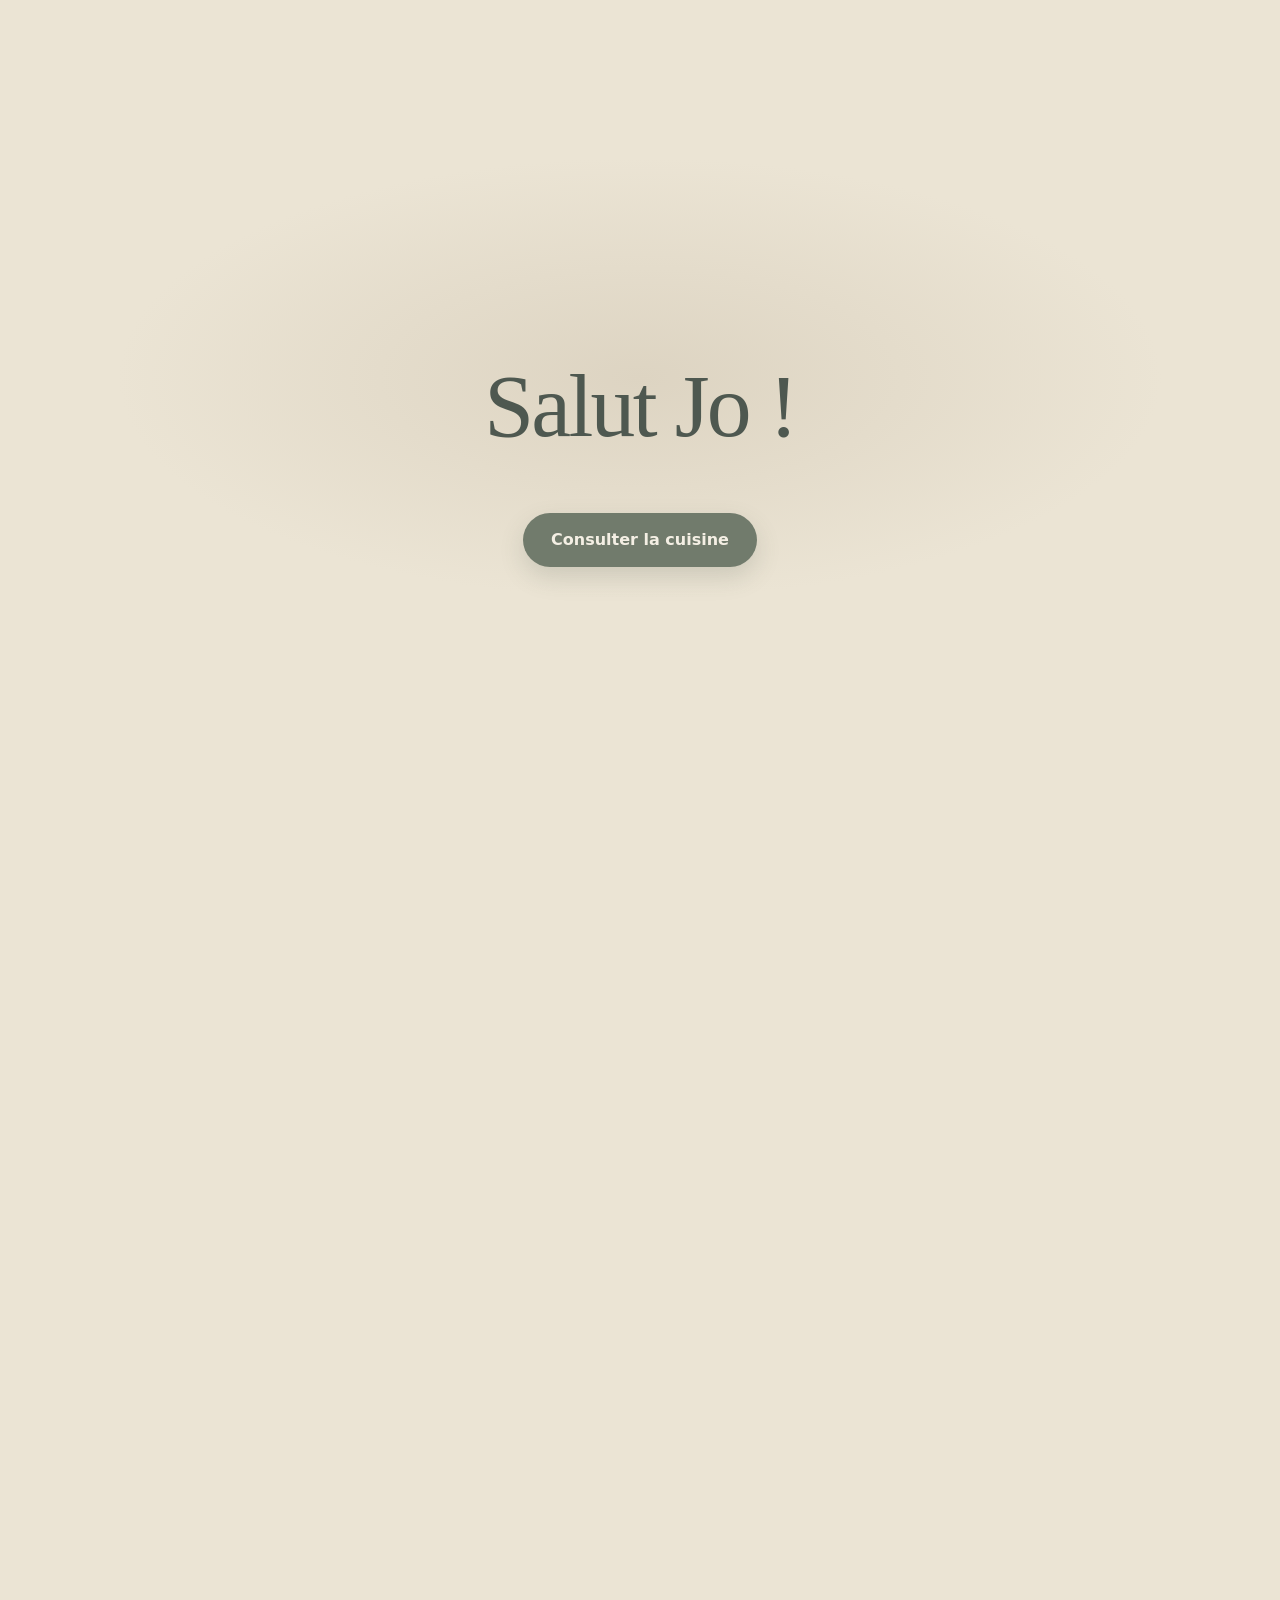
==== index.html @ 863726eb "update favicon color" ====
<!doctype html>
<html lang="fr">

<head>
    <meta charset="utf-8">
    <meta name="viewport" content="width=device-width, initial-scale=1">
    <meta name="description" content="Cuisine : plan EGGER H3157 ST12 Chêne Vicenza, meubles U604 ST9 Vert eucalyptus, documents techniques des appareils, et achats encore en cours (évier, robinet, hotte).">
    <meta name="theme-color" content="#717b6c">
    <meta name="color-scheme" content="light">
    <title>Documents techniques cuisine</title>
    <link rel="icon" href="data:image/svg+xml,%3Csvg xmlns='http://www.w3.org/2000/svg' viewBox='0 0 32 32'%3E%3Crect width='32' height='32' rx='8' fill='%23737e73'/%3E%3Cpath fill='%23cfaf85' d='M8 10h16v3H8zm0 6h16v10H8z'/%3E%3C/svg%3E">
    <link href="style.css" rel="stylesheet">
    <script>
        /* ------------------------------------------------------------------
           INTRO « Salut Jo ! »
           true  = afficher l’écran d’accueil
           false = ouvrir directement la page cuisine
           ------------------------------------------------------------------ */
        window.KITCHEN_SHOW_INTRO = true;
        if (!window.KITCHEN_SHOW_INTRO) {
            document.documentElement.classList.add("skip-intro");
        }
    </script>
</head>

<body class="is-intro">
    <noscript>
        <style>
            .intro { display: none !important; }
            body.is-intro { overflow: auto; padding: 0 20px 48px; }
            .site-stage { visibility: visible; }
        </style>
    </noscript>
    <a class="skip-link" href="#contenu">Aller au contenu</a>

    <div class="intro" id="intro">
        <p class="intro-hello">Salut Jo&nbsp;!</p>
        <a class="intro-enter" id="intro-enter" href="#site-stage">
            Consulter la cuisine
        </a>
    </div>
    <script>
        (function () {
            if (!window.KITCHEN_SHOW_INTRO) {
                document.body.classList.remove("is-intro");
                document.body.classList.add("is-ready");
                document.getElementById("intro").hidden = true;
                return;
            }
            function openKitchen(event) {
                if (event) event.preventDefault();
                var intro = document.getElementById("intro");
                document.body.classList.remove("is-intro");
                document.body.classList.add("is-ready", "is-leaving-intro");
                window.scrollTo(0, 0);
                window.setTimeout(function () {
                    intro.classList.add("is-done");
                    intro.hidden = true;
                    document.body.classList.remove("is-leaving-intro");
                }, 450);
            }
            document.getElementById("intro-enter").addEventListener("click", openKitchen);
            document.querySelector(".skip-link").addEventListener("click", openKitchen);
        }());
    </script>

    <div class="site-stage" id="site-stage">

    <header class="site-header">
        <div class="header-inner">
            <div class="brand">
                <span class="brand-mark" aria-hidden="true">
                    <svg viewBox="0 0 32 32" width="28" height="28">
                        <rect width="32" height="32" rx="8" fill="currentColor" opacity=".12"/>
                        <path fill="currentColor" d="M9 9h14v3.2H9zm0 5.4h14V23H9z"/>
                    </svg>
                </span>
                <div>
                    <h1>Documents techniques</h1>
                </div>
            </div>
            <p class="header-meta">
                <time datetime="2026-09-10">10 septembre 2026</time>
                <span aria-hidden="true">·</span>
                5 commandés · 3 à acheter
            </p>
        </div>
    </header>

    <div class="hero">
        <div class="hero-copy">
            <p class="eyebrow">Prioritaire menuisier</p>
            <h2>Dossier technique complet</h2>
        </div>
        <a class="hero-cta" href="./Dossier_technique_menuisier.pdf" target="_blank" rel="noopener">
            Ouvrir le dossier PDF
            <span class="cta-hint">s’ouvre dans un nouvel onglet</span>
        </a>
    </div>

    <div class="toolbar" id="outils">
        <label class="search-field">
            <span class="visually-hidden">Rechercher un appareil ou un document</span>
            <svg class="search-icon" viewBox="0 0 24 24" width="18" height="18" aria-hidden="true">
                <circle cx="10.5" cy="10.5" r="6.5" fill="none" stroke="currentColor" stroke-width="2"/>
                <path d="M15.5 15.5 20 20" stroke="currentColor" stroke-width="2" stroke-linecap="round"/>
            </svg>
            <input type="search" id="search" placeholder="Rechercher un appareil, une marque, un PDF…" autocomplete="off" enterkeyhint="search">
            <kbd class="search-kbd">/</kbd>
        </label>

        <nav class="jump-nav" aria-label="Accès rapide">
            <a href="#materiaux">Matériaux</a>
            <a href="#plan">Plan</a>
            <span class="jump-cluster">
                <a href="#frigo">Réfrigérateur</a>
                <a href="#micro">Micro-ondes</a>
                <a href="#four">Four</a>
                <a href="#lv">Lave-vaisselle</a>
                <a href="#plaque">Plaque</a>
                <a href="#evier">Évier</a>
                <a href="#robinet">Robinet</a>
                <a href="#hotte">Hotte</a>
            </span>
        </nav>

        <p class="result-count" id="result-count" aria-live="polite"></p>
    </div>

    <main id="contenu">
        <section class="block" id="materiaux" aria-labelledby="titre-materiaux">
            <h2 class="section-title" id="titre-materiaux">Matériaux EGGER</h2>
            <p class="pending-note">Plan Chêne Vicenza (H3157 ST12) et façades Vert eucalyptus (U604 ST9), à confirmer sur échantillon réel.</p>
            <div class="material-grid">
                <article class="card" data-search="egger h3157 st12 chêne vicenza chene plan de travail stratifié omnipore">
                    <div class="swatch swatch-oak" aria-hidden="true"></div>
                    <header class="card-head">
                        <div>
                            <p class="brand-name">Plan de travail</p>
                            <h2>H3157 ST12</h2>
                            <p class="card-role">Chêne Vicenza · Omnipore Matt</p>
                        </div>
                    </header>
                    <ul class="doc-list">
                        <li data-kind="web">
                            <a href="https://www.egger.com/fr/mobilier-agencement-interieur/decors/H3157_12?country=FR" target="_blank" rel="noopener noreferrer">
                                <span class="doc-type web">Web</span>
                                <span class="doc-title">Fiche décor EGGER — Chêne Vicenza</span>
                            </a>
                        </li>
                    </ul>
                    <p class="pending-note">Chêne de fil élégant, légère nuance de gris, toucher soyeux ST12.</p>
                </article>

                <article class="card" data-search="egger u604 st9 vert eucalyptus meubles meuble façade facade uni">
                    <div class="swatch swatch-euca" aria-hidden="true"></div>
                    <header class="card-head">
                        <div>
                            <p class="brand-name">Façades</p>
                            <h2>U604 ST9</h2>
                            <p class="card-role">Vert eucalyptus · Smoothtouch Matt</p>
                        </div>
                    </header>
                    <ul class="doc-list">
                        <li data-kind="web">
                            <a href="https://www.egger.com/fr/mobilier-agencement-interieur/decors/U604_9?country=FR" target="_blank" rel="noopener noreferrer">
                                <span class="doc-type web">Web</span>
                                <span class="doc-title">Fiche décor EGGER — Vert eucalyptus</span>
                            </a>
                        </li>
                    </ul>
                    <p class="pending-note">Vert uni mat ST9, plus chaud qu’un vert gris. RAL 7033 approx.</p>
                </article>
            </div>
        </section>

        <section class="block" id="plan" aria-labelledby="titre-plan">
            <h2 class="section-title" id="titre-plan">Plans</h2>
            <p class="pending-note">Les dessins d’implantation définitif n’ont pas encore été ajoutés. Les fichiers iront ici.</p>
            <div class="material-grid">
                <article class="card is-soon" data-search="plan implantation vue dessus cuisine layout dessin cotes à venir avenir">
                    <div class="soon-preview" aria-hidden="true">
                        <svg viewBox="0 0 120 72" width="120" height="72">
                            <rect x="8" y="8" width="104" height="56" rx="3" fill="none" stroke="currentColor" stroke-width="1.6"/>
                            <path d="M8 28h104M48 28v36M88 8v56" stroke="currentColor" stroke-width="1.2" opacity=".7"/>
                            <rect x="16" y="36" width="22" height="20" rx="1.5" fill="none" stroke="currentColor" stroke-width="1.2"/>
                        </svg>
                    </div>
                    <header class="card-head">
                        <div>
                            <p class="brand-name">Plan</p>
                            <h2>Inspiration</h2>
                            <p class="card-role">Premier draft via IKEA</p>
                        </div>
                    </header>
						<ul class="doc-list">
								<a href="./IKEA Kitchen Planner.pdf" target="_blank" rel="noopener">
									<span class="doc-type">PDF</span>
									<span class="doc-title">Plans</span>
								</a>
							</li>
							<li data-kind="web">
								<a href="https://kitchen.planner.ikea.com/fr/fr/planner/2A1413AA-6525-45A2-B5BE-528A8AA82F26/?ref=share" target="_blank" rel="noopener noreferrer">
									<span class="doc-type web">Web</span>
									<span class="doc-title">Page conception IKEA</span>
								</a>
							</li>
						</ul>
                </article>

                <article class="card is-soon" data-search="plan élévation elevation façades facades coupes dessin à venir avenir">
                    <div class="soon-preview" aria-hidden="true">
                        <svg viewBox="0 0 120 72" width="120" height="72">
                            <rect x="10" y="14" width="100" height="46" rx="3" fill="none" stroke="currentColor" stroke-width="1.6"/>
                            <path d="M10 28h100M40 14v46M80 14v46" stroke="currentColor" stroke-width="1.2" opacity=".7"/>
                            <rect x="18" y="34" width="14" height="18" rx="1" fill="none" stroke="currentColor" stroke-width="1.2"/>
                            <rect x="88" y="34" width="14" height="18" rx="1" fill="none" stroke="currentColor" stroke-width="1.2"/>
                        </svg>
                    </div>
                    <header class="card-head">
                        <div>
                            <p class="brand-name">Plan</p>
                            <h2>Définitif</h2>
                            <p class="card-role">Vues des meubles et appareils</p>
                        </div>
                    </header>
                    <ul class="doc-list">
                        <li>
                            <span class="plain">Fichier pas encore disponible</span>
                        </li>
                    </ul>
                </article>
            </div>
        </section>

        <section class="block" id="appareils" aria-labelledby="titre-appareils">
            <h2 class="section-title" id="titre-appareils">Appareils</h2>
            <div class="appliance-grid">
        <article class="card" id="frigo" data-search="beko bssa315k4sn réfrigérateur refrigerateur froid encastrable niche notice">
            <header class="card-head">
                <span class="card-icon" aria-hidden="true">
                    <svg viewBox="0 0 40 40" width="36" height="36">
                        <rect x="11" y="5" width="18" height="30" rx="3" fill="none" stroke="currentColor" stroke-width="1.8"/>
                        <path d="M11 18h18" stroke="currentColor" stroke-width="1.8"/>
                        <path d="M24 10v4M24 22v5" stroke="currentColor" stroke-width="1.8" stroke-linecap="round"/>
                    </svg>
                </span>
                <div>
                    <p class="brand-name">Réfrigérateur</p>
                    <h2>BSSA315K4SN</h2>
                    <p class="card-role">Beko · encastrable 1 porte</p>
                </div>
            </header>
            <ul class="doc-list">
                <li data-kind="pdf">
                    <a href="./Beko BSSA315K4SN - réfrigérateur - Appareil et niche (PDF).pdf" target="_blank" rel="noopener">
                        <span class="doc-type">PDF</span>
                        <span class="doc-title">Fiche appareil et niche</span>
                    </a>
                </li>
                <li data-kind="pdf">
                    <a href="./Beko BSSA315K4SN - réfrigérateur - Notice (PDF).pdf#page=34" target="_blank" rel="noopener">
                        <span class="doc-type">PDF</span>
                        <span class="doc-title">Notice — page 34</span>
                    </a>
                </li>
                <li data-kind="web">
                    <a href="https://www.beko.fr/froid/refrigerateur-congelateur-encastrable/refrigerateur-encastrable-1-porte/bssa315k4sn" target="_blank" rel="noopener noreferrer">
                        <span class="doc-type web">Web</span>
                        <span class="doc-title">Page officielle Beko</span>
                    </a>
                </li>
            </ul>
        </article>

        <article class="card" id="micro" data-search="beko bmgb25333bg micro-ondes microondes grill encastrable niche installation">
            <header class="card-head">
                <span class="card-icon" aria-hidden="true">
                    <svg viewBox="0 0 40 40" width="36" height="36">
                        <rect x="6" y="9" width="28" height="22" rx="3" fill="none" stroke="currentColor" stroke-width="1.8"/>
                        <rect x="10" y="13" width="16" height="14" rx="1.5" fill="none" stroke="currentColor" stroke-width="1.6"/>
                        <circle cx="30" cy="16" r="1.4" fill="currentColor"/>
                        <circle cx="30" cy="21" r="1.4" fill="currentColor"/>
                    </svg>
                </span>
                <div>
                    <p class="brand-name">Micro-ondes</p>
                    <h2>BMGB25333BG</h2>
                    <p class="card-role">Beko · grill encastrable</p>
                </div>
            </header>
            <ul class="doc-list">
                <li data-kind="pdf">
                    <a href="./Beko BMGB25333BG - micro-ondes - Schéma de niche.pdf#page=55" target="_blank" rel="noopener">
                        <span class="doc-type">PDF</span>
                        <span class="doc-title">Schéma de niche — page 55</span>
                    </a>
                </li>
                <li data-kind="pdf">
                    <a href="./Beko BMGB25333BG - micro-ondes - Schéma de niche.pdf#page=54" target="_blank" rel="noopener">
                        <span class="doc-type">PDF</span>
                        <span class="doc-title">Installation — page 54</span>
                    </a>
                </li>
                <li data-kind="web">
                    <a href="https://www.beko.fr/cuisson-encastrable/micro-ondes-et-grill-encastrable/micro-ondes-grill-encastrable/bmgb25333bg" target="_blank" rel="noopener noreferrer">
                        <span class="doc-type web">Web</span>
                        <span class="doc-title">Page officielle Beko</span>
                    </a>
                </li>
            </ul>
        </article>

        <article class="card" id="four" data-search="rosières rosieres ro6 t3b3eytb four encastrable manuel installation">
            <header class="card-head">
                <span class="card-icon" aria-hidden="true">
                    <svg viewBox="0 0 40 40" width="36" height="36">
                        <rect x="7" y="7" width="26" height="26" rx="3" fill="none" stroke="currentColor" stroke-width="1.8"/>
                        <rect x="11" y="14" width="18" height="14" rx="1.5" fill="none" stroke="currentColor" stroke-width="1.6"/>
                        <path d="M13 10h14" stroke="currentColor" stroke-width="1.8" stroke-linecap="round"/>
                    </svg>
                </span>
                <div>
                    <p class="brand-name">Four</p>
                    <h2>RO6 T3B3EYTB</h2>
                    <p class="card-role">Rosières · encastrable</p>
                </div>
            </header>
            <ul class="doc-list">
                <li data-kind="pdf">
                    <a href="./Rosières RO6 T3B3EYTB - four - Manuel.pdf#page=49" target="_blank" rel="noopener">
                        <span class="doc-type">PDF</span>
                        <span class="doc-title">Manuel d’instructions — page 49</span>
                    </a>
                </li>
                <li data-kind="pdf">
                    <a href="./Rosières RO6 T3B3EYTB - four - Manuel.pdf#page=88" target="_blank" rel="noopener">
                        <span class="doc-type">PDF</span>
                        <span class="doc-title">Manuel d’installation — page 88</span>
                    </a>
                </li>
                <li data-kind="web">
                    <a href="https://www.rosieres.fr/fr_FR/fours/33704465/ro6-t3b3eytb/" target="_blank" rel="noopener noreferrer">
                        <span class="doc-type web">Web</span>
                        <span class="doc-title">Page officielle Rosières</span>
                    </a>
                </li>
            </ul>
        </article>

        <article class="card" id="lv" data-search="hotpoint hi5030wef lave-vaisselle lave vaisselle fiche ue produit montage">
            <header class="card-head">
                <span class="card-icon" aria-hidden="true">
                    <svg viewBox="0 0 40 40" width="36" height="36">
                        <rect x="8" y="6" width="24" height="28" rx="3" fill="none" stroke="currentColor" stroke-width="1.8"/>
                        <path d="M8 13h24" stroke="currentColor" stroke-width="1.8"/>
                        <circle cx="14" cy="9.5" r="1.2" fill="currentColor"/>
                        <circle cx="18" cy="9.5" r="1.2" fill="currentColor"/>
                        <path d="M14 22c3-4 9-4 12 0" fill="none" stroke="currentColor" stroke-width="1.6" stroke-linecap="round"/>
                    </svg>
                </span>
                <div>
                    <p class="brand-name">Lave-vaisselle</p>
                    <h2>HI5030WEF</h2>
                    <p class="card-role">Hotpoint · encastrable</p>
                </div>
            </header>
            <ul class="doc-list">
                <li data-kind="pdf">
                    <a href="./Hotpoint HI5030WEF - lave-vaisselle - Fiche UE.pdf" target="_blank" rel="noopener">
                        <span class="doc-type">PDF</span>
                        <span class="doc-title">Fiche UE du modèle</span>
                    </a>
                </li>
                <li data-kind="pdf">
                    <a href="./Hotpoint HI5030WEF - lave-vaisselle - Fiche produit.pdf" target="_blank" rel="noopener">
                        <span class="doc-type">PDF</span>
                        <span class="doc-title">Fiche produit</span>
                    </a>
                </li>
                <li data-kind="pdf">
                    <a href="./Hotpoint HI5030WEF - lave-vaisselle - Montage.pdf" target="_blank" rel="noopener">
                        <span class="doc-type">PDF</span>
                        <span class="doc-title">Fiche montage</span>
                    </a>
                </li>
                <li data-kind="web">
                    <a href="https://docs.hotpoint.eu/" target="_blank" rel="noopener noreferrer">
                        <span class="doc-type web">Web</span>
                        <span class="doc-title">Portail officiel — rechercher HI5030WEF</span>
                    </a>
                </li>
            </ul>
        </article>

        <article class="card" id="plaque" data-search="electrolux eiv66453i plaque induction hob schémas installation">
            <header class="card-head">
                <span class="card-icon" aria-hidden="true">
                    <svg viewBox="0 0 40 40" width="36" height="36">
                        <rect x="6" y="10" width="28" height="20" rx="3" fill="none" stroke="currentColor" stroke-width="1.8"/>
                        <circle cx="14.5" cy="18" r="4.2" fill="none" stroke="currentColor" stroke-width="1.5"/>
                        <circle cx="25.5" cy="18" r="4.2" fill="none" stroke="currentColor" stroke-width="1.5"/>
                        <circle cx="14.5" cy="26" r="3.2" fill="none" stroke="currentColor" stroke-width="1.5"/>
                        <circle cx="25.5" cy="26" r="3.2" fill="none" stroke="currentColor" stroke-width="1.5"/>
                    </svg>
                </span>
                <div>
                    <p class="brand-name">Plaque</p>
                    <h2>EIV66453I</h2>
                    <p class="card-role">Electrolux · induction</p>
                </div>
            </header>
            <ul class="doc-list">
                <li data-kind="pdf">
                    <a href="./Electrolux EIV66453I - plaque - Schémas d’installation.pdf#page=9" target="_blank" rel="noopener">
                        <span class="doc-type">PDF</span>
                        <span class="doc-title">Schémas d’installation — page 9</span>
                    </a>
                </li>
                <li data-kind="web">
                    <a href="https://www.electrolux.fr/kitchen/cooking/hobs/induction-hob/eiv66453i/" target="_blank" rel="noopener noreferrer">
                        <span class="doc-type web">Web</span>
                        <span class="doc-title">Page officielle Electrolux</span>
                    </a>
                </li>
            </ul>
        </article>

                <article class="card" id="evier" data-search="évier evier sink bac plan de travail">
                    <header class="card-head">
                        <span class="card-icon" aria-hidden="true">
                            <svg viewBox="0 0 40 40" width="36" height="36">
                                <rect x="6" y="12" width="28" height="16" rx="3" fill="none" stroke="currentColor" stroke-width="1.8"/>
                                <path d="M10 18h20v6H10z" fill="none" stroke="currentColor" stroke-width="1.5"/>
                            </svg>
                        </span>
                        <div>
                            <p class="brand-name">Évier</p>
                            <h2>À choisir</h2>
                            <p class="card-role">À encastrer dans le Chêne Vicenza</p>
                        </div>
                    </header>
                    <ul class="doc-list">
                        <li>
                            <span class="plain">Modèle non choisi — documents à venir</span>
                        </li>
                    </ul>
                </article>

                <article class="card" id="robinet" data-search="robinet mitigeur robinetterie eau">
                    <header class="card-head">
                        <span class="card-icon" aria-hidden="true">
                            <svg viewBox="0 0 40 40" width="36" height="36">
                                <path d="M12 28V16h10c5 0 8 3 8 7" fill="none" stroke="currentColor" stroke-width="1.8" stroke-linecap="round"/>
                                <path d="M28 23v6" stroke="currentColor" stroke-width="1.8" stroke-linecap="round"/>
                                <circle cx="12" cy="12" r="2" fill="currentColor"/>
                            </svg>
                        </span>
                        <div>
                            <p class="brand-name">Robinet</p>
                            <h2>À choisir</h2>
                            <p class="card-role">À coordonner avec l’évier</p>
                        </div>
                    </header>
                    <ul class="doc-list">
                        <li>
                            <span class="plain">Modèle non choisi — documents à venir</span>
                        </li>
                    </ul>
                </article>

                <article class="card" id="hotte" data-search="hotte hote extraction plaque electrolux">
                    <header class="card-head">
                        <span class="card-icon" aria-hidden="true">
                            <svg viewBox="0 0 40 40" width="36" height="36">
                                <path d="M8 26h24l-4-10H12z" fill="none" stroke="currentColor" stroke-width="1.8" stroke-linejoin="round"/>
                                <path d="M18 8h4v8h-4z" fill="none" stroke="currentColor" stroke-width="1.8"/>
                            </svg>
                        </span>
                        <div>
                            <p class="brand-name">Hotte</p>
                            <h2>À choisir</h2>
                            <p class="card-role">Au-dessus de la plaque EIV66453I</p>
                        </div>
                    </header>
                    <ul class="doc-list">
                        <li>
                            <span class="plain">Modèle non choisi — documents à venir</span>
                        </li>
                    </ul>
                </article>
            </div>
        </section>
    </main>

    <p class="empty-state" id="empty-state" hidden>
        Aucun document ne correspond à cette recherche.
        <button type="button" class="text-reset" id="reset-search">Effacer la recherche</button>
    </p>

    <button type="button" class="back-top" id="back-top" hidden>
        Haut de page
    </button>

    <footer class="site-footer">
        <p>
            Documents d’origine des fabricants · usage interne cuisine
        </p>
        <p class="version" id="app-version">Version 1.3.2</p>
    </footer>
    </div>

    <script>
        (function () {
            var VERSION = "1.3.2";
            var search = document.getElementById("search");
            var cards = Array.prototype.slice.call(document.querySelectorAll(".card"));
            var countEl = document.getElementById("result-count");
            var empty = document.getElementById("empty-state");
            var reset = document.getElementById("reset-search");
            var backTop = document.getElementById("back-top");

            document.getElementById("app-version").textContent = "Version " + VERSION;

            function normalize(value) {
                return (value || "").toLowerCase().normalize("NFD").replace(/[\u0300-\u036f]/g, "");
            }

            function applySearch() {
                var query = normalize(search.value.trim());
                var visibleCards = 0;
                var visibleDocs = 0;

                cards.forEach(function (card) {
                    var haystack = normalize(card.getAttribute("data-search") + " " + card.textContent);
                    var showCard = !query || haystack.indexOf(query) !== -1;
                    card.hidden = !showCard;
                    if (showCard) {
                        visibleCards += 1;
                        visibleDocs += card.querySelectorAll("a").length;
                    }
                });

                document.querySelectorAll("main > section").forEach(function (section) {
                    var visible = Array.prototype.slice.call(section.querySelectorAll(".card")).some(function (card) {
                        return !card.hidden;
                    });
                    section.hidden = !visible;
                });

                empty.hidden = visibleCards > 0;
                countEl.textContent = visibleCards
                    ? visibleCards + " élément" + (visibleCards > 1 ? "s" : "") + " · " + visibleDocs + " document" + (visibleDocs > 1 ? "s" : "")
                    : "";
            }

            search.addEventListener("input", applySearch);

            reset.addEventListener("click", function () {
                search.value = "";
                applySearch();
                search.focus();
            });

            document.addEventListener("keydown", function (event) {
                var typing = event.target.matches("input, textarea, [contenteditable]");
                if (event.key === "/" && !typing) {
                    event.preventDefault();
                    search.focus();
                    search.select();
                }
                if (event.key === "Escape" && document.activeElement === search) {
                    search.value = "";
                    applySearch();
                    search.blur();
                }
            });

            window.addEventListener("scroll", function () {
                backTop.hidden = window.scrollY < 420;
            }, { passive: true });

            backTop.addEventListener("click", function () {
                window.scrollTo({ top: 0, behavior: "smooth" });
            });

            applySearch();
        }());
    </script>
</body>

</html>
---- style.css ----
:root {
	--oak: #d2c3a8;
	--oak-deep: #a89272;
	--euca: #717b6c;
	--euca-deep: #4e5850;
	--bg: #ebe4d4;
	--bg-accent: #ddd4c2;
	--surface: #f6f0e4;
	--ink: #2a322c;
	--muted: #373c37;
	--line: rgba(78, 88, 80, .16);
	--green: #717b6c;
	--green-deep: #4e5850;
	--brass: #a89272;
	--brass-soft: #e4d8c2;
	--shadow: 0 18px 40px rgba(42, 50, 44, .12);
	--radius: 18px;
	--header-h: 88px;
}

* {
	box-sizing: border-box;
}

html {
	scroll-behavior: smooth;
	scroll-padding-top: 96px;
	color-scheme: light;
}

body {
	margin: 0;
	color: var(--ink);
	background:
		radial-gradient(1200px 420px at 8% -10%, var(--bg-accent), transparent 55%),
		var(--bg);
	font: 16px/1.6 "Segoe UI", system-ui, sans-serif;
	padding: 0 20px 48px;
}

body.is-intro {
	overflow: hidden;
	padding: 0;
}

html.skip-intro body.is-intro {
	overflow: auto;
	padding: 0 20px 48px;
}

html.skip-intro .intro {
	display: none !important;
}

html.skip-intro .site-stage {
	visibility: visible;
}

.intro {
	position: fixed;
	inset: 0;
	z-index: 30;
	display: grid;
	place-items: center;
	align-content: center;
	gap: 36px;
	background:
		radial-gradient(900px 380px at 50% 42%, var(--bg-accent), transparent 58%),
		var(--bg);
}

.intro[hidden],
.intro.is-done {
	display: none !important;
}

.intro-hello {
	margin: 0;
	font-family: Georgia, "Iowan Old Style", serif;
	font-size: clamp(3rem, 9vw, 5.6rem);
	font-weight: 500;
	letter-spacing: -.03em;
	color: var(--euca-deep);
	opacity: 0;
	transform: translateY(18px);
	animation: hello-in 1.6s ease .35s forwards;
}

.intro-enter {
	appearance: none;
	display: inline-block;
	border: 0;
	border-radius: 999px;
	padding: 14px 28px;
	background: var(--euca);
	color: #f4efe4;
	font: inherit;
	font-weight: 700;
	text-decoration: none;
	cursor: pointer;
	position: relative;
	z-index: 2;
	pointer-events: auto;
	opacity: 0;
	transform: translateY(14px) scale(.96);
	animation: enter-in .8s cubic-bezier(.2, .8, .2, 1.15) 1.85s forwards;
	box-shadow: 0 10px 24px rgba(78, 88, 80, .18);
}

.intro-enter:hover {
	background: var(--euca-deep);
}

.intro-enter:focus-visible {
	outline: 2px solid var(--euca-deep);
	outline-offset: 4px;
}

.intro.is-done,
.intro[hidden],
body:has(#site-stage:target) .intro {
	display: none !important;
}

body:has(#site-stage:target) {
	overflow: auto;
	padding: 0 20px 48px;
}

body.is-leaving-intro .intro {
	animation: intro-out .45s ease forwards;
	pointer-events: none;
}

body.is-leaving-intro .intro-hello,
body.is-leaving-intro .intro-enter {
	animation: none;
	opacity: 1;
}

.site-stage {
	visibility: hidden;
}

body.is-ready .site-stage,
.site-stage:target,
body:has(#site-stage:target) .site-stage {
	visibility: visible;
}

body.is-ready .site-stage {
	animation: site-in .85s ease;
}

@keyframes hello-in {
	to {
		opacity: 1;
		transform: none;
	}
}

@keyframes enter-in {
	to {
		opacity: 1;
		transform: none;
	}
}

@keyframes intro-out {
	to {
		opacity: 0;
		transform: scale(1.04);
		visibility: hidden;
	}
}

@keyframes site-in {
	from {
		opacity: 0;
		transform: translateY(22px);
	}
	to {
		opacity: 1;
		transform: none;
	}
}

.skip-link {
	position: absolute;
	left: 12px;
	top: -40px;
	z-index: 20;
	background: var(--green);
	color: #fff;
	padding: 8px 12px;
	border-radius: 8px;
}

.skip-link:focus {
	top: 12px;
}

.visually-hidden {
	position: absolute;
	width: 1px;
	height: 1px;
	overflow: hidden;
	clip: rect(0 0 0 0);
}

.site-header,
.hero,
.toolbar,
main,
.site-footer,
.empty-state {
	width: min(980px, 100%);
	margin-left: auto;
	margin-right: auto;
}

.site-header {
	position: sticky;
	top: 0;
	z-index: 8;
	padding: 18px 0 14px;
	background: var(--bg);
	background: color-mix(in srgb, var(--bg) 86%, transparent);
	backdrop-filter: blur(12px);
}

.header-inner {
	display: flex;
	align-items: center;
	justify-content: space-between;
	gap: 16px;
}

.brand {
	display: flex;
	align-items: center;
	gap: 12px;
}

.brand-mark {
	color: var(--green);
	display: grid;
	place-items: center;
}

.brand-kicker,
.eyebrow,
.brand-name,
.doc-type,
.header-meta,
.cta-hint,
.version {
	letter-spacing: .08em;
	text-transform: uppercase;
	font-size: 11px;
	font-weight: 700;
}

.brand-kicker,
.header-meta,
.card-role,
.cta-hint {
	color: var(--muted);
	margin: 0;
}

.site-header h1,
.hero h2,
.card h2 {
	margin: 0;
	line-height: 1.15;
	font-family: Georgia, "Iowan Old Style", serif;
}

.site-header h1 {
	font-size: clamp(1.4rem, 3vw, 1.85rem);
}

.hero {
	position: relative;
	display: grid;
	grid-template-columns: 1.4fr auto;
	gap: 24px;
	align-items: center;
	background-image: url("./img/U604 ST9.webp");
	background-size: cover;
	background-position: center;
	color: #f4efe4;
	padding: 50px 28px 26px;
	border-radius: var(--radius);
	box-shadow: var(--shadow);
	overflow: hidden;
}

.hero::before {
	content: "";
	position: absolute;
	inset: 0 0 auto;
	height: 40px;
	background-image: url("./img/H3157 ST12.webp");
	background-size: cover;
	background-position: center;
	border-radius: var(--radius) var(--radius) 0 0;
}

.hero h2 {
	font-size: clamp(1.6rem, 3vw, 2.15rem);
	margin: 4px 0 8px;
}

.hero-copy p:not(.eyebrow) {
	margin: 0;
	max-width: 42ch;
	color: rgba(247, 243, 232, .86);
}

.eyebrow {
	margin: 0 0 6px;
	color: #efe0b8;
}

.hero-cta {
	display: grid;
	gap: 4px;
	background: #eadfcb;
	color: #3e3830;
	text-decoration: none;
	padding: 14px 20px;
	border-radius: 14px;
	font-weight: 800;
	text-align: center;
	min-width: 220px;
	transition: transform .18s ease, box-shadow .18s ease;
}

.hero-cta:hover {
	transform: translateY(-2px);
	box-shadow: 0 10px 22px rgba(0, 0, 0, .16);
}

.cta-hint {
	font-weight: 600;
	color: #6c7a72;
}

.toolbar {
	margin-top: 22px;
	display: grid;
	gap: 12px;
}

.search-field {
	position: relative;
	display: block;
}

.search-icon {
	position: absolute;
	left: 14px;
	top: 50%;
	transform: translateY(-50%);
	color: var(--muted);
}

.search-field input {
	width: 100%;
	border: 1px solid var(--line);
	background: var(--surface);
	color: var(--ink);
	border-radius: 14px;
	padding: 13px 52px 13px 42px;
	font: inherit;
}

.search-field input:focus {
	outline: 2px solid var(--green);
	outline-offset: 2px;
}

.search-kbd {
	position: absolute;
	right: 12px;
	top: 50%;
	transform: translateY(-50%);
	border: 1px solid var(--line);
	border-radius: 6px;
	padding: 2px 7px;
	color: var(--muted);
	font-size: 12px;
}

.jump-nav {
	display: flex;
	flex-wrap: wrap;
	align-items: center;
	gap: 8px;
}

.jump-cluster {
	display: flex;
	flex-wrap: wrap;
	gap: 8px;
	padding: 6px;
	background: var(--surface);
	border: 1px solid var(--line);
	border-radius: 16px;
}

.jump-nav a,
.back-top,
.text-reset {
	border: 1px solid var(--line);
	background: var(--surface);
	color: var(--ink);
	border-radius: 999px;
	padding: 7px 12px;
	text-decoration: none;
	font: inherit;
	cursor: pointer;
}

.jump-cluster a {
	background: var(--bg);
}

.jump-nav a:hover,
.back-top:hover,
.text-reset:hover {
	border-color: var(--green);
}

.result-count {
	margin: 0;
	color: var(--muted);
	font-size: 14px;
}

main {
	display: grid;
	gap: 28px;
	margin-top: 22px;
}

.block {
	display: grid;
	gap: 14px;
}

.section-title {
	margin: 0;
	font-size: 1.05rem;
	letter-spacing: .06em;
	text-transform: uppercase;
	color: var(--muted);
}

.material-grid,
.appliance-grid {
	display: grid;
	grid-template-columns: 1fr 1fr;
	gap: 16px;
}

.swatch {
	height: 88px;
	border-radius: 12px;
	margin-bottom: 14px;
	border: 1px solid var(--line);
}

.swatch-oak {
	background-image: url("./img/H3157 ST12.webp");
	background-size: cover;
	background-position: center;
	box-shadow: inset 0 -18px 18px rgba(90, 70, 40, .12);
}

.swatch-euca {
	background-image: url("./img/U604 ST9.webp");
	background-size: cover;
	background-position: center;
	box-shadow: inset 0 -18px 18px rgba(90, 70, 40, .12);
}

.pending-note {
	margin: 0;
	color: var(--muted);
}

.card .pending-note {
	padding: 0 8px 14px;
}

.card.is-soon {
	border-style: dashed;
}

.soon-preview {
	display: grid;
	place-items: center;
	gap: 8px;
	min-height: 140px;
	margin-bottom: 8px;
	border-radius: 12px;
	background:
		repeating-linear-gradient(-45deg,
			transparent,
			transparent 10px,
			rgba(113, 123, 108, .06) 10px,
			rgba(113, 123, 108, .06) 11px);
	color: var(--muted);
	text-transform: uppercase;
	letter-spacing: .12em;
	font-size: 11px;
	font-weight: 800;
}

.doc-list .plain {
	display: flex;
	align-items: center;
	gap: 12px;
	padding: 11px 8px;
	color: var(--muted);
}

.card {
	background: var(--surface);
	border: 1px solid var(--line);
	border-radius: var(--radius);
	padding: 20px 22px 10px;
	box-shadow: 0 1px 0 rgba(255, 255, 255, .4) inset;
}

.card:target {
	outline: 2px solid var(--brass);
	outline-offset: 3px;
}

.card-head {
	display: flex;
	align-items: center;
	gap: 14px;
	padding-bottom: 12px;
	border-bottom: 1px solid var(--line);
}

.card-icon {
	width: 52px;
	height: 52px;
	border-radius: 14px;
	display: grid;
	place-items: center;
	background: var(--bg-accent);
	background: color-mix(in srgb, var(--green) 12%, var(--surface));
	color: var(--green);
	flex-shrink: 0;
}

.brand-name {
	margin: 0 0 2px;
	color: var(--brass);
}

.card h2 {
	font-size: 1.28rem;
}

.card-role {
	margin: 4px 0 0;
	font-size: 14px;
}

.doc-list {
	list-style: none;
	margin: 8px 0 12px;
	padding: 0;
}

.doc-list a {
	display: flex;
	align-items: center;
	gap: 12px;
	padding: 11px 8px;
	border-radius: 10px;
	text-decoration: none;
	color: var(--ink);
}

.doc-list a:hover {
	background: var(--bg-accent);
	background: color-mix(in srgb, var(--green) 8%, transparent);
}

.doc-type {
	min-width: 46px;
	text-align: center;
	border-radius: 999px;
	padding: 4px 8px;
	background: var(--brass-soft);
	color: var(--green-deep);
}

.doc-type.web {
	background: var(--bg-accent);
	background: color-mix(in srgb, var(--green) 14%, var(--surface));
	color: var(--green);
}

.doc-title {
	flex: 1;
}

.empty-state {
	margin-top: 28px;
	padding: 28px;
	text-align: center;
	background: var(--surface);
	border-radius: var(--radius);
	border: 1px dashed var(--line);
}

.text-reset {
	margin-left: 8px;
}

.back-top {
	position: fixed;
	right: 18px;
	bottom: 18px;
	box-shadow: var(--shadow);
}

.site-footer {
	margin-top: 36px;
	padding-top: 18px;
	border-top: 1px solid var(--line);
	display: flex;
	justify-content: space-between;
	gap: 12px;
	color: var(--muted);
	font-size: 14px;
}

.version {
	margin: 0;
	color: var(--ink);
}

button:focus-visible,
a:focus-visible,
input:focus-visible {
	outline: 2px solid var(--green);
	outline-offset: 3px;
}

@media (max-width: 760px) {
	.header-inner,
	.hero,
	.site-footer {
		grid-template-columns: 1fr;
		flex-direction: column;
		align-items: flex-start;
	}

	.hero,
	.material-grid,
	.appliance-grid {
		display: flex;
		flex-direction: column;
	}

	.search-kbd {
		display: none;
	}

	.site-footer {
		align-items: flex-start;
	}
}

@media (prefers-reduced-motion: reduce) {
	html {
		scroll-behavior: auto;
	}

	.hero-cta,
	.intro-hello,
	.intro-enter,
	body.is-ready .site-stage {
		animation: none;
		opacity: 1;
		transform: none;
		transition: none;
	}

	.intro-hello,
	.intro-enter {
		animation: none;
	}
}

@media print {
	.intro {
		display: none !important;
	}

	.site-stage {
		visibility: visible !important;
		animation: none !important;
	}

	.site-header,
	.toolbar,
	.back-top,
	.hero-cta .cta-hint {
		display: none !important;
	}

	body {
		background: #fff;
		color: #111;
		padding: 0;
	}

	.hero,
	.card {
		box-shadow: none;
		break-inside: avoid;
	}

	.hero {
		color: #111;
		background: none;
		border: 1px solid #ccc;
	}

	.hero::before {
		display: none;
	}

	a {
		color: inherit;
	}
}
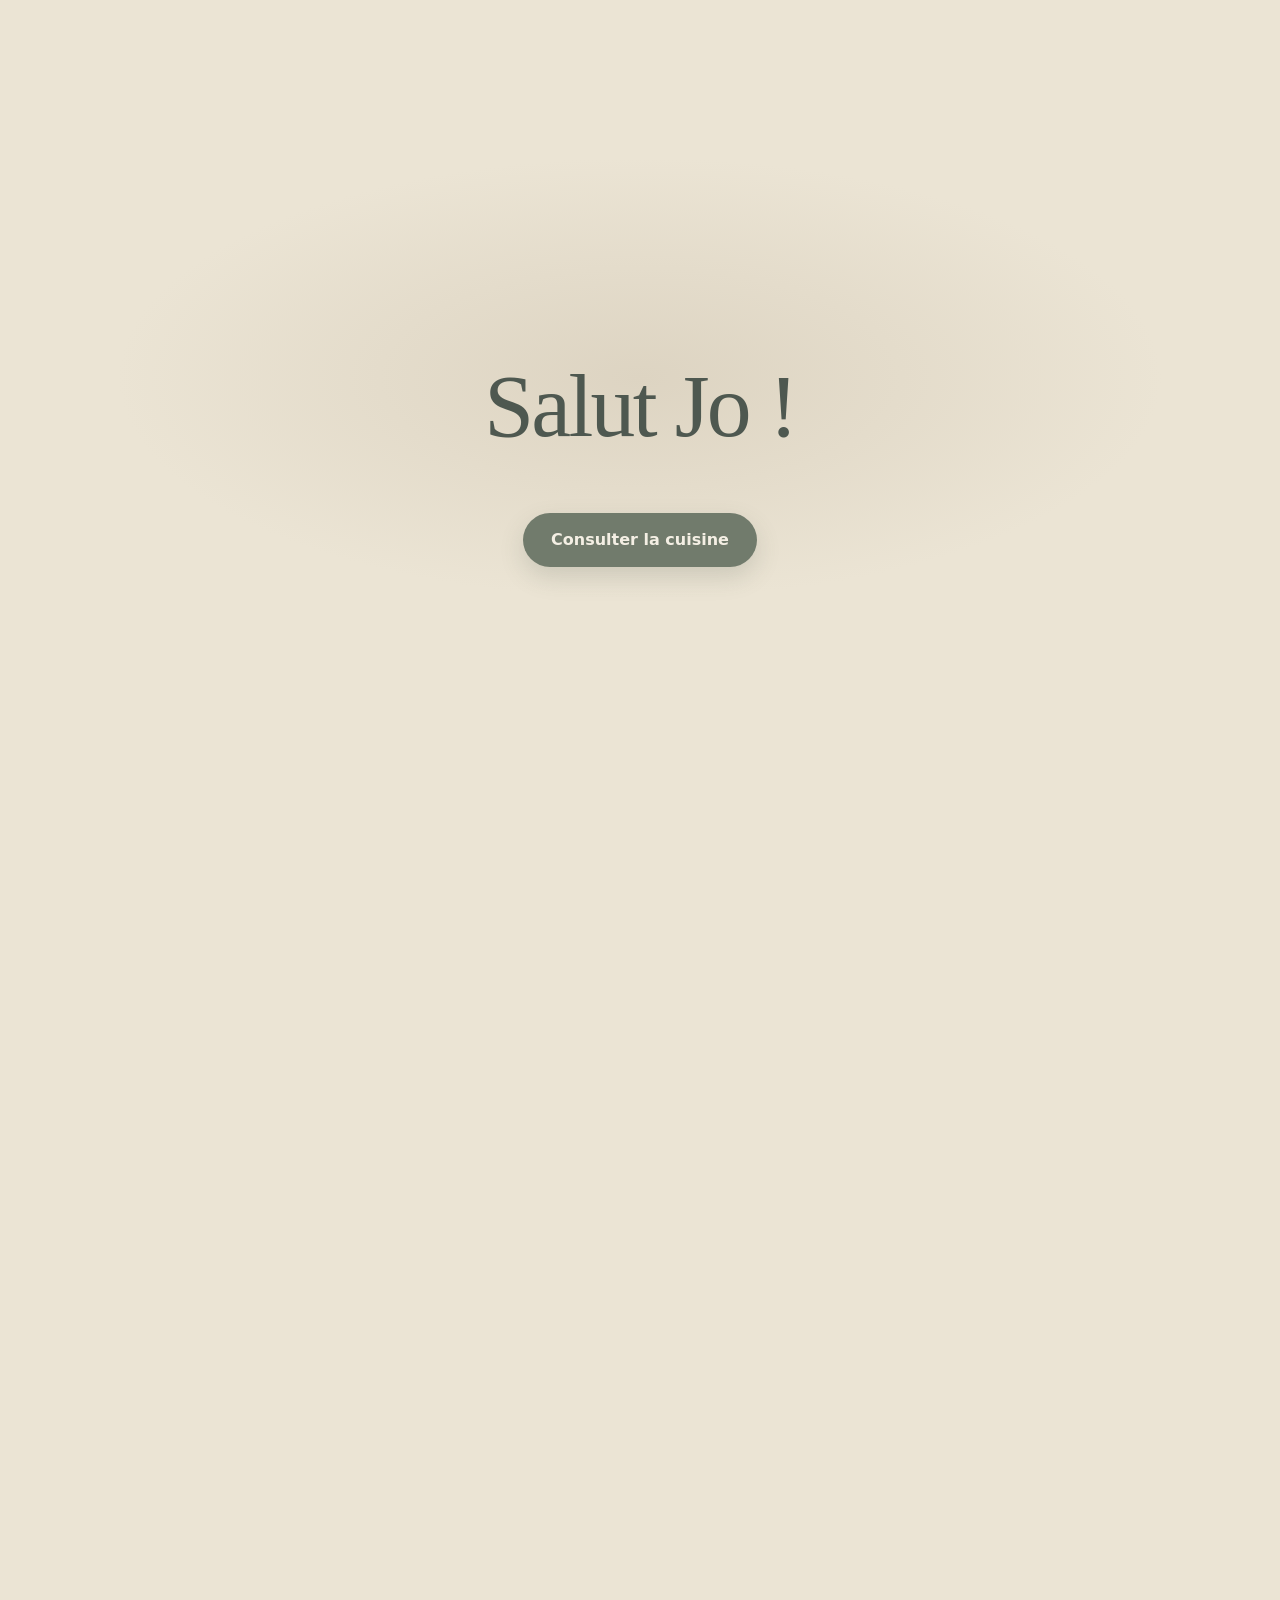
==== commit c85f4918: "update info" ====
--- a/index.html
+++ b/index.html
@@ -92,7 +92,7 @@
             <p class="eyebrow">Prioritaire menuisier</p>
             <h2>Dossier technique complet</h2>
         </div>
-        <a class="hero-cta" href="./Dossier_technique_menuisier.pdf" target="_blank" rel="noopener">
+        <a class="hero-cta" href="./files/Dossier_technique_menuisier.pdf" target="_blank" rel="noopener">
             Ouvrir le dossier PDF
             <span class="cta-hint">s’ouvre dans un nouvel onglet</span>
         </a>
@@ -130,7 +130,6 @@
     <main id="contenu">
         <section class="block" id="materiaux" aria-labelledby="titre-materiaux">
             <h2 class="section-title" id="titre-materiaux">Matériaux EGGER</h2>
-            <p class="pending-note">Plan Chêne Vicenza (H3157 ST12) et façades Vert eucalyptus (U604 ST9), à confirmer sur échantillon réel.</p>
             <div class="material-grid">
                 <article class="card" data-search="egger h3157 st12 chêne vicenza chene plan de travail stratifié omnipore">
                     <div class="swatch swatch-oak" aria-hidden="true"></div>
@@ -194,7 +193,7 @@
                         </div>
                     </header>
 						<ul class="doc-list">
-								<a href="./IKEA Kitchen Planner.pdf" target="_blank" rel="noopener">
+								<a href="./files/IKEA Kitchen Planner.pdf" target="_blank" rel="noopener">
 									<span class="doc-type">PDF</span>
 									<span class="doc-title">Plans</span>
 								</a>
@@ -253,13 +252,13 @@
             </header>
             <ul class="doc-list">
                 <li data-kind="pdf">
-                    <a href="./Beko BSSA315K4SN - réfrigérateur - Appareil et niche (PDF).pdf" target="_blank" rel="noopener">
+                    <a href="./files/Beko BSSA315K4SN - réfrigérateur - Appareil et niche (PDF).pdf" target="_blank" rel="noopener">
                         <span class="doc-type">PDF</span>
                         <span class="doc-title">Fiche appareil et niche</span>
                     </a>
                 </li>
                 <li data-kind="pdf">
-                    <a href="./Beko BSSA315K4SN - réfrigérateur - Notice (PDF).pdf#page=34" target="_blank" rel="noopener">
+                    <a href="./files/Beko BSSA315K4SN - réfrigérateur - Notice (PDF).pdf#page=34" target="_blank" rel="noopener">
                         <span class="doc-type">PDF</span>
                         <span class="doc-title">Notice — page 34</span>
                     </a>
@@ -291,13 +290,13 @@
             </header>
             <ul class="doc-list">
                 <li data-kind="pdf">
-                    <a href="./Beko BMGB25333BG - micro-ondes - Schéma de niche.pdf#page=55" target="_blank" rel="noopener">
+                    <a href="./files/Beko BMGB25333BG - micro-ondes - Schéma de niche.pdf#page=55" target="_blank" rel="noopener">
                         <span class="doc-type">PDF</span>
                         <span class="doc-title">Schéma de niche — page 55</span>
                     </a>
                 </li>
                 <li data-kind="pdf">
-                    <a href="./Beko BMGB25333BG - micro-ondes - Schéma de niche.pdf#page=54" target="_blank" rel="noopener">
+                    <a href="./files/Beko BMGB25333BG - micro-ondes - Schéma de niche.pdf#page=54" target="_blank" rel="noopener">
                         <span class="doc-type">PDF</span>
                         <span class="doc-title">Installation — page 54</span>
                     </a>
@@ -328,15 +327,15 @@
             </header>
             <ul class="doc-list">
                 <li data-kind="pdf">
-                    <a href="./Rosières RO6 T3B3EYTB - four - Manuel.pdf#page=49" target="_blank" rel="noopener">
-                        <span class="doc-type">PDF</span>
-                        <span class="doc-title">Manuel d’instructions — page 49</span>
-                    </a>
-                </li>
-                <li data-kind="pdf">
-                    <a href="./Rosières RO6 T3B3EYTB - four - Manuel.pdf#page=88" target="_blank" rel="noopener">
-                        <span class="doc-type">PDF</span>
-                        <span class="doc-title">Manuel d’installation — page 88</span>
+                    <a href="./files/Rosières RO6 T3B3EYTB - four - Manuel.pdf" target="_blank" rel="noopener">
+                        <span class="doc-type">PDF</span>
+                        <span class="doc-title">Manuel d’instructions</span>
+                    </a>
+                </li>
+                <li data-kind="pdf">
+                    <a href="./files/Rosières RO6 T3B3EYTB - four - Manuel.pdf#page=41" target="_blank" rel="noopener">
+                        <span class="doc-type">PDF</span>
+                        <span class="doc-title">Manuel d’installation — page 41</span>
                     </a>
                 </li>
                 <li data-kind="web">
@@ -367,19 +366,19 @@
             </header>
             <ul class="doc-list">
                 <li data-kind="pdf">
-                    <a href="./Hotpoint HI5030WEF - lave-vaisselle - Fiche UE.pdf" target="_blank" rel="noopener">
+                    <a href="./files/Hotpoint HI5030WEF - lave-vaisselle - Fiche UE.pdf" target="_blank" rel="noopener">
                         <span class="doc-type">PDF</span>
                         <span class="doc-title">Fiche UE du modèle</span>
                     </a>
                 </li>
                 <li data-kind="pdf">
-                    <a href="./Hotpoint HI5030WEF - lave-vaisselle - Fiche produit.pdf" target="_blank" rel="noopener">
+                    <a href="./files/Hotpoint HI5030WEF - lave-vaisselle - Fiche produit.pdf" target="_blank" rel="noopener">
                         <span class="doc-type">PDF</span>
                         <span class="doc-title">Fiche produit</span>
                     </a>
                 </li>
                 <li data-kind="pdf">
-                    <a href="./Hotpoint HI5030WEF - lave-vaisselle - Montage.pdf" target="_blank" rel="noopener">
+                    <a href="./files/Hotpoint HI5030WEF - lave-vaisselle - Montage.pdf" target="_blank" rel="noopener">
                         <span class="doc-type">PDF</span>
                         <span class="doc-title">Fiche montage</span>
                     </a>
@@ -412,7 +411,7 @@
             </header>
             <ul class="doc-list">
                 <li data-kind="pdf">
-                    <a href="./Electrolux EIV66453I - plaque - Schémas d’installation.pdf#page=9" target="_blank" rel="noopener">
+                    <a href="./files/Electrolux EIV66453I - plaque - Schémas d’installation.pdf#page=9" target="_blank" rel="noopener">
                         <span class="doc-type">PDF</span>
                         <span class="doc-title">Schémas d’installation — page 9</span>
                     </a>
@@ -506,7 +505,7 @@
         <p>
             Documents d’origine des fabricants · usage interne cuisine
         </p>
-        <p class="version" id="app-version">Version 1.3.2</p>
+        <p class="version" id="app-version">Version 1.3.3</p>
     </footer>
     </div>
 
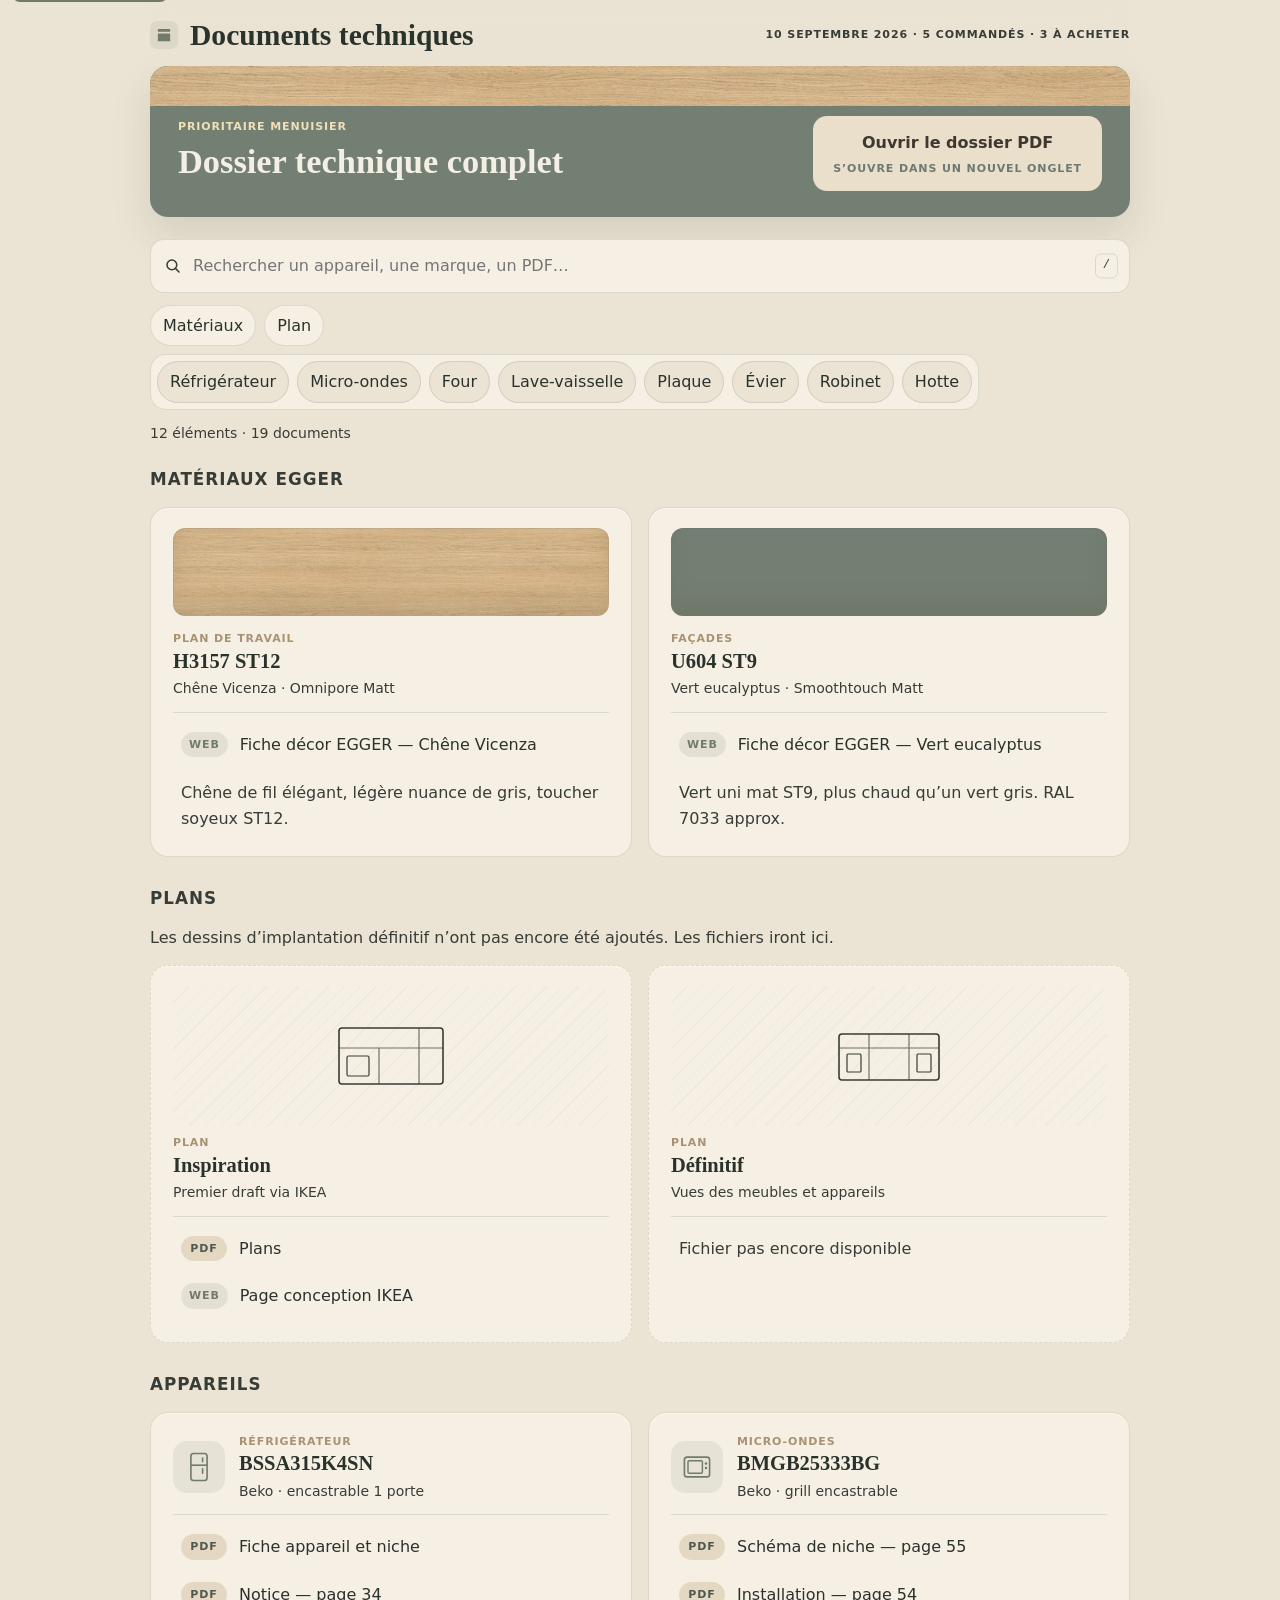
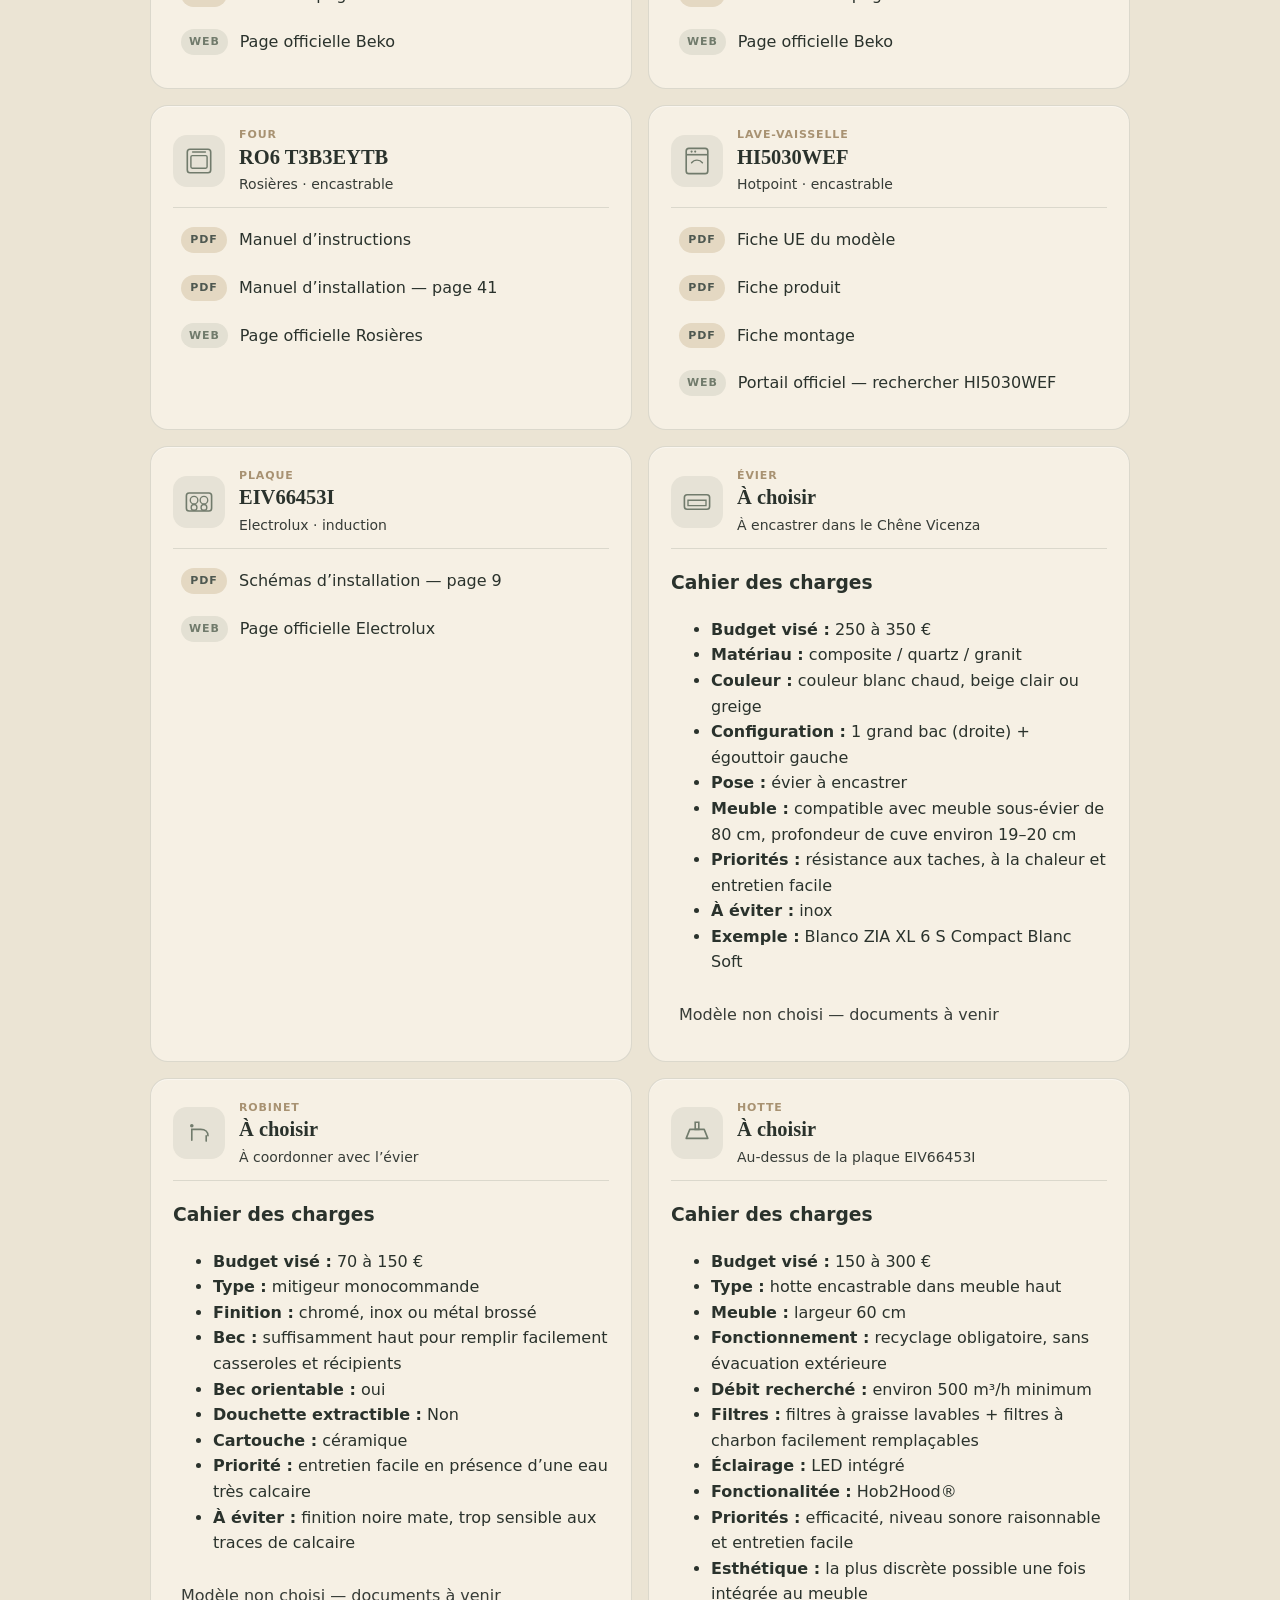
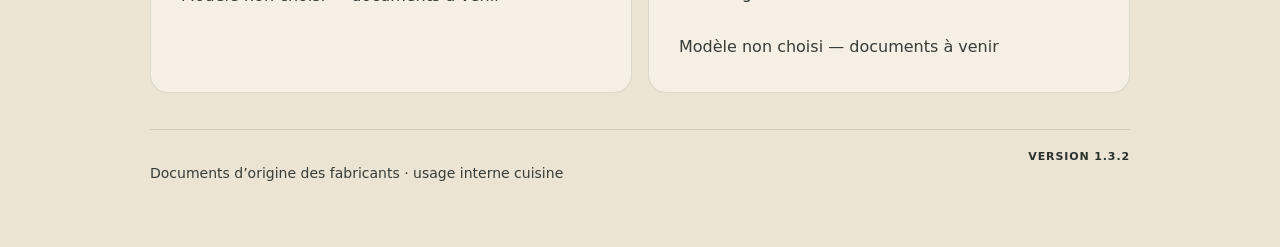
==== commit c8a90399: "ajout cdc appareils non choisis" ====
--- a/index.html
+++ b/index.html
@@ -16,7 +16,7 @@
            true  = afficher l’écran d’accueil
            false = ouvrir directement la page cuisine
            ------------------------------------------------------------------ */
-        window.KITCHEN_SHOW_INTRO = true;
+        window.KITCHEN_SHOW_INTRO = false;
         if (!window.KITCHEN_SHOW_INTRO) {
             document.documentElement.classList.add("skip-intro");
         }
@@ -439,6 +439,18 @@
                             <p class="card-role">À encastrer dans le Chêne Vicenza</p>
                         </div>
                     </header>
+					<h3>Cahier des charges</h3>
+					<ul>
+						<li><strong>Budget visé :</strong> 250 à 350 €</li>
+						<li><strong>Matériau :</strong> composite / quartz / granit</li>
+						<li><strong>Couleur :</strong> couleur blanc chaud, beige clair ou greige</li>
+						<li><strong>Configuration :</strong> 1 grand bac (droite) + égouttoir gauche</li>
+						<li><strong>Pose :</strong> évier à encastrer</li>
+						<li><strong>Meuble :</strong> compatible avec meuble sous-évier de 80 cm, profondeur de cuve environ 19–20 cm</li>
+						<li><strong>Priorités :</strong> résistance aux taches, à la chaleur et entretien facile</li>
+						<li><strong>À éviter :</strong> inox</li>
+						<li><strong>Exemple :</strong> Blanco ZIA XL 6 S Compact Blanc Soft</li>
+					</ul>
                     <ul class="doc-list">
                         <li>
                             <span class="plain">Modèle non choisi — documents à venir</span>
@@ -461,6 +473,18 @@
                             <p class="card-role">À coordonner avec l’évier</p>
                         </div>
                     </header>
+					<h3>Cahier des charges</h3>
+					<ul>
+						<li><strong>Budget visé :</strong> 70 à 150 €</li>
+						<li><strong>Type :</strong> mitigeur monocommande</li>
+						<li><strong>Finition :</strong> chromé, inox ou métal brossé</li>
+						<li><strong>Bec :</strong> suffisamment haut pour remplir facilement casseroles et récipients</li>
+						<li><strong>Bec orientable :</strong> oui</li>
+						<li><strong>Douchette extractible :</strong> Non</li>
+						<li><strong>Cartouche :</strong> céramique</li>
+						<li><strong>Priorité :</strong> entretien facile en présence d’une eau très calcaire</li>
+						<li><strong>À éviter :</strong> finition noire mate, trop sensible aux traces de calcaire</li>
+					</ul>
                     <ul class="doc-list">
                         <li>
                             <span class="plain">Modèle non choisi — documents à venir</span>
@@ -482,6 +506,19 @@
                             <p class="card-role">Au-dessus de la plaque EIV66453I</p>
                         </div>
                     </header>
+					<h3>Cahier des charges</h3>
+					<ul>
+						<li><strong>Budget visé :</strong> 150 à 300 €</li>
+						<li><strong>Type :</strong> hotte encastrable dans meuble haut</li>
+						<li><strong>Meuble :</strong> largeur 60 cm</li>
+						<li><strong>Fonctionnement :</strong> recyclage obligatoire, sans évacuation extérieure</li>
+						<li><strong>Débit recherché :</strong> environ 500 m³/h minimum</li>
+						<li><strong>Filtres :</strong> filtres à graisse lavables + filtres à charbon facilement remplaçables</li>
+						<li><strong>Éclairage :</strong> LED intégré</li>
+						<li><strong>Fonctionalitée :</strong> Hob2Hood®</li>
+						<li><strong>Priorités :</strong> efficacité, niveau sonore raisonnable et entretien facile</li>
+						<li><strong>Esthétique :</strong> la plus discrète possible une fois intégrée au meuble</li>
+					</ul>
                     <ul class="doc-list">
                         <li>
                             <span class="plain">Modèle non choisi — documents à venir</span>
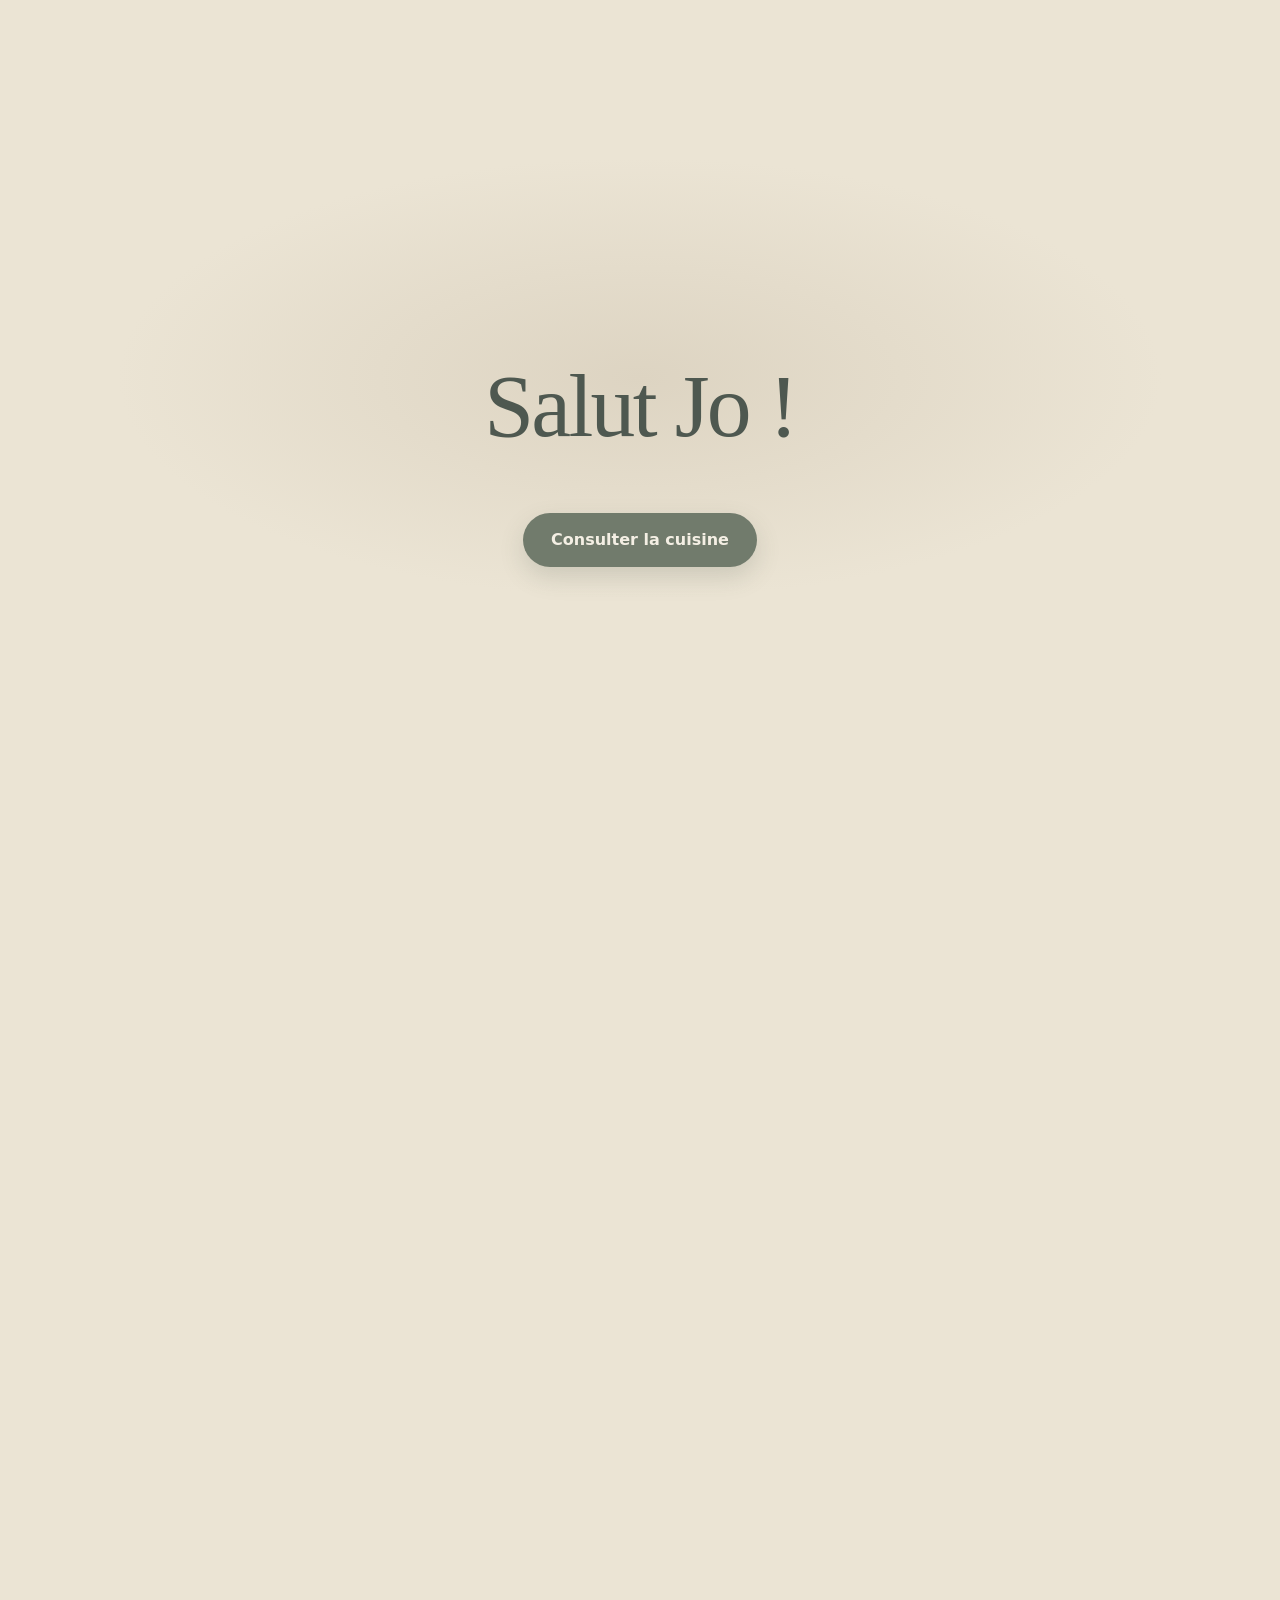
==== commit e6b95ab3: "true home" ====
--- a/index.html
+++ b/index.html
@@ -16,7 +16,7 @@
            true  = afficher l’écran d’accueil
            false = ouvrir directement la page cuisine
            ------------------------------------------------------------------ */
-        window.KITCHEN_SHOW_INTRO = false;
+        window.KITCHEN_SHOW_INTRO = true;
         if (!window.KITCHEN_SHOW_INTRO) {
             document.documentElement.classList.add("skip-intro");
         }
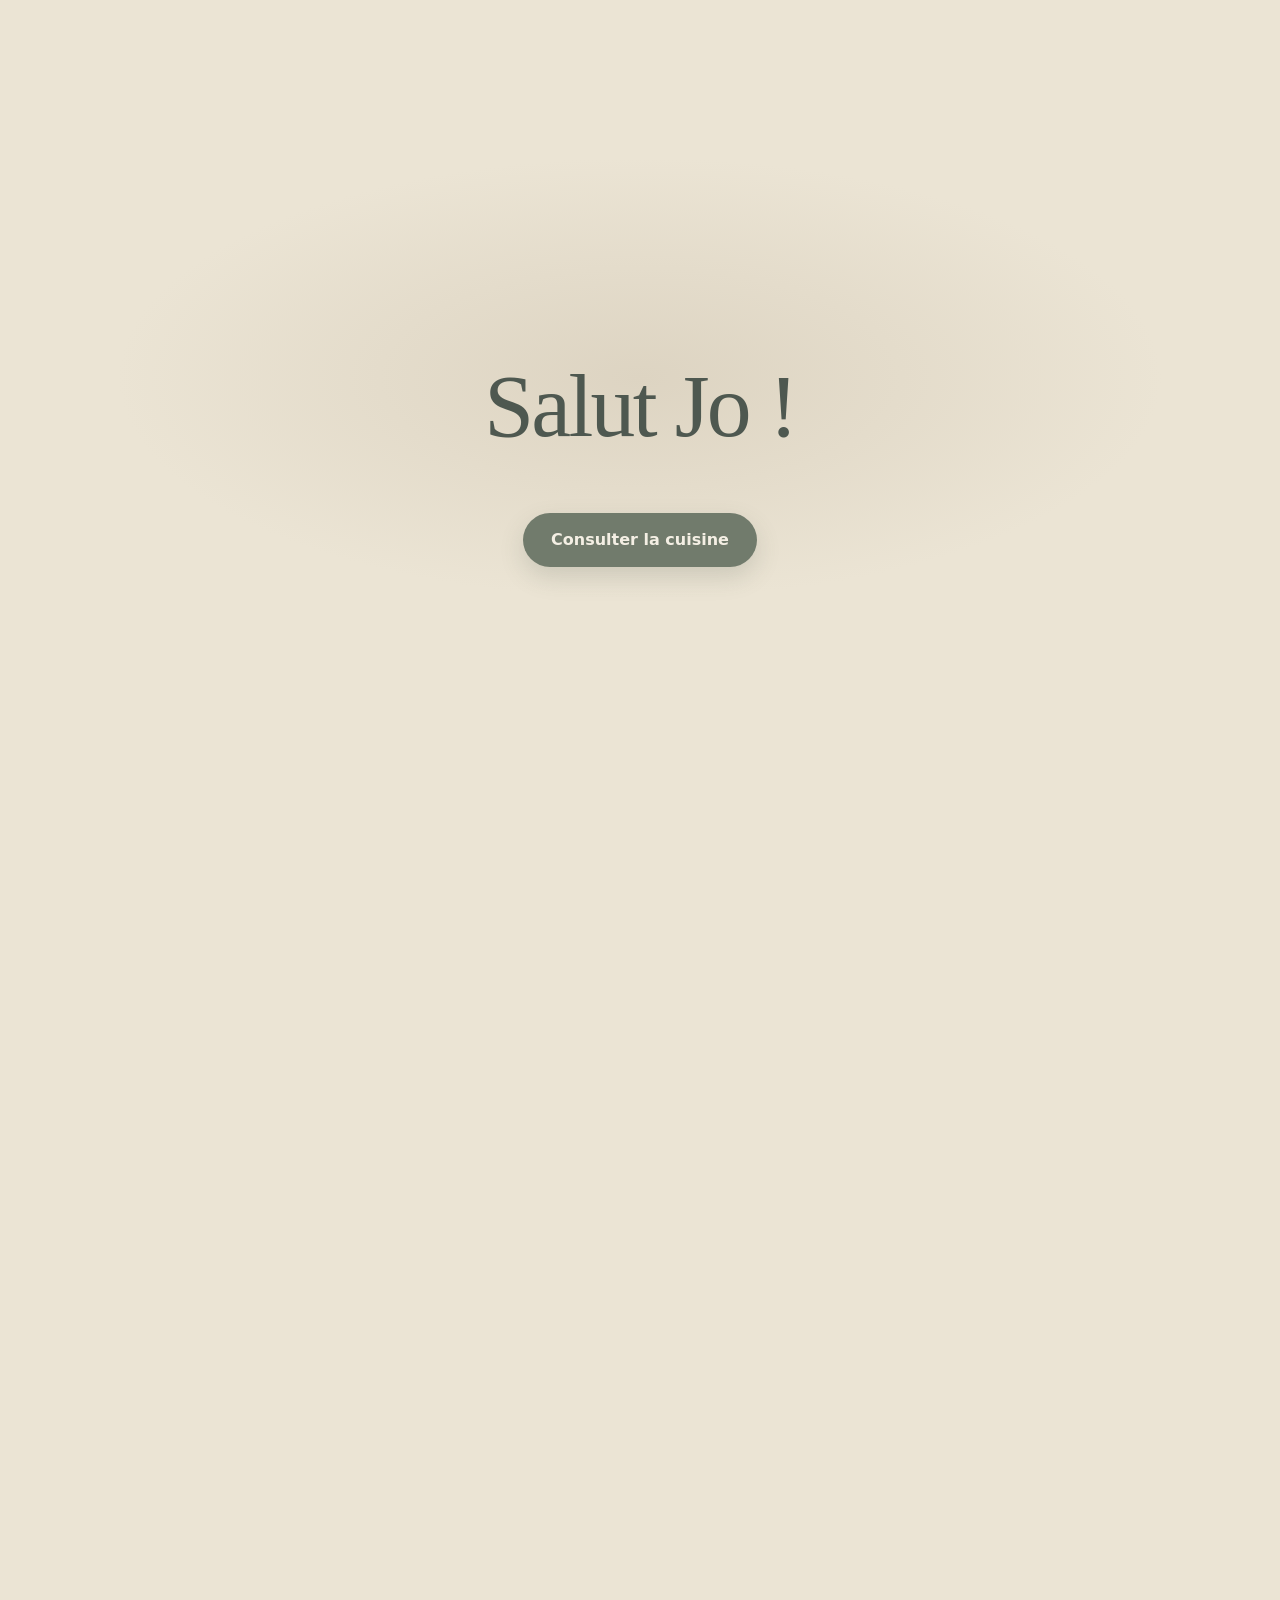
==== commit b6ce501e: "add evier, robinet, hotte et améliration" ====
--- a/index.html
+++ b/index.html
@@ -4,7 +4,7 @@
 <head>
     <meta charset="utf-8">
     <meta name="viewport" content="width=device-width, initial-scale=1">
-    <meta name="description" content="Cuisine : plan EGGER H3157 ST12 Chêne Vicenza, meubles U604 ST9 Vert eucalyptus, documents techniques des appareils, et achats encore en cours (évier, robinet, hotte).">
+    <meta name="description" content="Cuisine : plan EGGER H3157 ST12 Chêne Vicenza, meubles U604 ST9 Vert eucalyptus, documents techniques des 8 appareils commandés, et poignées encore à choisir.">
     <meta name="theme-color" content="#717b6c">
     <meta name="color-scheme" content="light">
     <title>Documents techniques cuisine</title>
@@ -80,9 +80,9 @@
                 </div>
             </div>
             <p class="header-meta">
-                <time datetime="2026-09-10">10 septembre 2026</time>
+                <time datetime="2026-09-13">13 septembre 2026</time>
                 <span aria-hidden="true">·</span>
-                5 commandés · 3 à acheter
+                8 commandés · 1 à choisir
             </p>
         </div>
     </header>
@@ -111,6 +111,7 @@
 
         <nav class="jump-nav" aria-label="Accès rapide">
             <a href="#materiaux">Matériaux</a>
+            <a href="#poignees">Poignée</a>
             <a href="#plan">Plan</a>
             <span class="jump-cluster">
                 <a href="#frigo">Réfrigérateur</a>
@@ -171,6 +172,40 @@
                     <p class="pending-note">Vert uni mat ST9, plus chaud qu’un vert gris. RAL 7033 approx.</p>
                 </article>
             </div>
+        </section>
+
+        <section class="block" id="poignees" aria-labelledby="titre-poignees">
+            <h2 class="section-title" id="titre-poignees">Poignées</h2>
+            <article class="card card-wide" id="poignee" data-search="poignée poignee poignées poignees barre cup quincaillerie façade facade meuble cuivre">
+                <header class="card-head">
+                    <span class="card-icon" aria-hidden="true">
+                        <svg viewBox="0 0 40 40" width="36" height="36">
+                            <rect x="8" y="8" width="24" height="24" rx="3" fill="none" stroke="currentColor" stroke-width="1.8"/>
+                            <path d="M14 20h12" stroke="currentColor" stroke-width="2.2" stroke-linecap="round"/>
+                        </svg>
+                    </span>
+                    <div>
+                        <p class="brand-name">Poignée</p>
+                        <h2>À choisir</h2>
+                        <p class="card-role">À poser sur les façades U604</p>
+                    </div>
+                </header>
+                <h3>Cahier des charges</h3>
+                <ul class="spec-list">
+                    <li><strong>Finition :</strong> cuivre brossé, à coordonner avec le Portofino</li>
+                    <li><strong>Type :</strong> poignée barre, pas de bouton seul</li>
+                    <li><strong>Entre-axes :</strong> 128 ou 160 mm, à confirmer</li>
+                    <li><strong>Support :</strong> façades EGGER U604 ST9 Vert eucalyptus</li>
+                    <li><strong>Quantité :</strong> selon le plan définitif</li>
+                    <li><strong>Priorité :</strong> prise confortable, vis discrètes</li>
+                    <li><strong>À éviter :</strong> noir mat, chrome trop froid avec le chêne</li>
+                </ul>
+                <ul class="doc-list">
+                    <li>
+                        <span class="plain">Modèle non choisi — documents à venir</span>
+                    </li>
+                </ul>
+            </article>
         </section>
 
         <section class="block" id="plan" aria-labelledby="titre-plan">
@@ -250,6 +285,14 @@
                     <p class="card-role">Beko · encastrable 1 porte</p>
                 </div>
             </header>
+            <h3>Caractéristiques</h3>
+            <ul class="spec-list">
+                <li><strong>Appareil :</strong> 1775 × 540 × 545 mm</li>
+                <li><strong>Niche :</strong> 1778–1788 × 560 × 555 mm</li>
+                <li><strong>Habillage :</strong> façade meuble, glissières</li>
+                <li><strong>Porte :</strong> réversible, sens à figer avant pose</li>
+                <li><strong>Alim. :</strong> 220–240 V / 50 Hz, câble 2,50 m</li>
+            </ul>
             <ul class="doc-list">
                 <li data-kind="pdf">
                     <a href="./files/Beko BSSA315K4SN - réfrigérateur - Appareil et niche (PDF).pdf" target="_blank" rel="noopener">
@@ -288,6 +331,14 @@
                     <p class="card-role">Beko · grill encastrable</p>
                 </div>
             </header>
+            <h3>Caractéristiques</h3>
+            <ul class="spec-list">
+                <li><strong>Façade :</strong> 388 × 595 mm</li>
+                <li><strong>Niche :</strong> 380–382 × 560–568 × 500 mm mini</li>
+                <li><strong>Meuble :</strong> largeur 600, profondeur mini 550 mm</li>
+                <li><strong>Arrière :</strong> jeu de 45 mm pour la ventilation</li>
+                <li><strong>Pose :</strong> colonne, au-dessus du four</li>
+            </ul>
             <ul class="doc-list">
                 <li data-kind="pdf">
                     <a href="./files/Beko BMGB25333BG - micro-ondes - Schéma de niche.pdf#page=55" target="_blank" rel="noopener">
@@ -325,6 +376,14 @@
                     <p class="card-role">Rosières · encastrable</p>
                 </div>
             </header>
+            <h3>Caractéristiques</h3>
+            <ul class="spec-list">
+                <li><strong>Appareil :</strong> 595 × 595 × 568 mm</li>
+                <li><strong>Niche :</strong> H 580–590, L 560–568, P ≥ 560 mm</li>
+                <li><strong>Arrière :</strong> ouvertures 560 × 35 mm mini</li>
+                <li><strong>Pose :</strong> colonne autorisée, façade visible</li>
+                <li><strong>Meuble :</strong> résister à 95 °C, fond non fermé</li>
+            </ul>
             <ul class="doc-list">
                 <li data-kind="pdf">
                     <a href="./files/Rosières RO6 T3B3EYTB - four - Manuel.pdf" target="_blank" rel="noopener">
@@ -364,6 +423,14 @@
                     <p class="card-role">Hotpoint · encastrable</p>
                 </div>
             </header>
+            <h3>Caractéristiques</h3>
+            <ul class="spec-list">
+                <li><strong>Niche :</strong> H 820–900 × L ≥ 600 × P ≥ 560 mm</li>
+                <li><strong>Appareil :</strong> largeur 598 mm</li>
+                <li><strong>Façade :</strong> hauteur maxi 720 mm, 2 à 10 kg</li>
+                <li><strong>ActiveDry :</strong> ouverture auto, film vapeur sous plan</li>
+                <li><strong>Évac. :</strong> tuyau entre 400 et 800 mm de haut</li>
+            </ul>
             <ul class="doc-list">
                 <li data-kind="pdf">
                     <a href="./files/Hotpoint HI5030WEF - lave-vaisselle - Fiche UE.pdf" target="_blank" rel="noopener">
@@ -409,6 +476,14 @@
                     <p class="card-role">Electrolux · induction</p>
                 </div>
             </header>
+            <h3>Caractéristiques</h3>
+            <ul class="spec-list">
+                <li><strong>Verre :</strong> 580 × 510 mm</li>
+                <li><strong>Découpe :</strong> 560 × 490 mm, rayon maxi 5 mm</li>
+                <li><strong>Pose :</strong> superposée, pas à fleur</li>
+                <li><strong>Puissance :</strong> 7350 W, Hob2Hood®</li>
+                <li><strong>Meuble :</strong> bas 800 mm, ventilation sous plaque</li>
+            </ul>
             <ul class="doc-list">
                 <li data-kind="pdf">
                     <a href="./files/Electrolux EIV66453I - plaque - Schémas d’installation.pdf#page=9" target="_blank" rel="noopener">
@@ -425,7 +500,7 @@
             </ul>
         </article>
 
-                <article class="card" id="evier" data-search="évier evier sink bac plan de travail">
+                <article class="card" id="evier" data-search="évier evier sink bac plan de travail blanco zia xl 6s silgranit blanc soft 527215 96058953 encastrable">
                     <header class="card-head">
                         <span class="card-icon" aria-hidden="true">
                             <svg viewBox="0 0 40 40" width="36" height="36">
@@ -435,30 +510,41 @@
                         </span>
                         <div>
                             <p class="brand-name">Évier</p>
-                            <h2>À choisir</h2>
-                            <p class="card-role">À encastrer dans le Chêne Vicenza</p>
+                            <h2>ZIA XL 6 S</h2>
+                            <p class="card-role">Blanco · Silgranit blanc soft</p>
                         </div>
                     </header>
-					<h3>Cahier des charges</h3>
-					<ul>
-						<li><strong>Budget visé :</strong> 250 à 350 €</li>
-						<li><strong>Matériau :</strong> composite / quartz / granit</li>
-						<li><strong>Couleur :</strong> couleur blanc chaud, beige clair ou greige</li>
-						<li><strong>Configuration :</strong> 1 grand bac (droite) + égouttoir gauche</li>
-						<li><strong>Pose :</strong> évier à encastrer</li>
-						<li><strong>Meuble :</strong> compatible avec meuble sous-évier de 80 cm, profondeur de cuve environ 19–20 cm</li>
-						<li><strong>Priorités :</strong> résistance aux taches, à la chaleur et entretien facile</li>
-						<li><strong>À éviter :</strong> inox</li>
-						<li><strong>Exemple :</strong> Blanco ZIA XL 6 S Compact Blanc Soft</li>
-					</ul>
+                    <h3>Caractéristiques</h3>
+                    <ul class="spec-list">
+                        <li><strong>Pose :</strong> à encastrer, réversible, 1 bac + égouttoir</li>
+                        <li><strong>Dimensions :</strong> 1000 × 500 mm, cuve 490 × 450 × 190 mm</li>
+                        <li><strong>Découpe :</strong> 980 × 480 mm</li>
+                        <li><strong>Meuble :</strong> largeur mini 60 cm</li>
+                        <li><strong>Vidage :</strong> manuel, siphon inclus</li>
+                    </ul>
                     <ul class="doc-list">
-                        <li>
-                            <span class="plain">Modèle non choisi — documents à venir</span>
+                        <li data-kind="pdf">
+                            <a href="./files/Blanco ZIA XL 6 S - évier - Fiche technique.pdf" target="_blank" rel="noopener">
+                                <span class="doc-type">PDF</span>
+                                <span class="doc-title">Fiche technique — découpe p. 3</span>
+                            </a>
+                        </li>
+                        <li data-kind="web">
+                            <a href="https://www.leroymerlin.fr/produits/evier-de-cuisine-zia-xl-6s-silgranit-blanco-finition-blanc-soft-96058953.html" target="_blank" rel="noopener noreferrer">
+                                <span class="doc-type web">Web</span>
+                                <span class="doc-title">Fiche Leroy Merlin</span>
+                            </a>
+                        </li>
+                        <li data-kind="web">
+                            <a href="https://www.blanco.fr/%C3%A9viers/zia/ziaxl6s_134.901/517710" target="_blank" rel="noopener noreferrer">
+                                <span class="doc-type web">Web</span>
+                                <span class="doc-title">Page officielle Blanco</span>
+                            </a>
                         </li>
                     </ul>
                 </article>
 
-                <article class="card" id="robinet" data-search="robinet mitigeur robinetterie eau">
+                <article class="card" id="robinet" data-search="robinet mitigeur robinetterie eau portofino essebagno cuivre brosse douchette extractible 89316190 9083119">
                     <header class="card-head">
                         <span class="card-icon" aria-hidden="true">
                             <svg viewBox="0 0 40 40" width="36" height="36">
@@ -469,30 +555,41 @@
                         </span>
                         <div>
                             <p class="brand-name">Robinet</p>
-                            <h2>À choisir</h2>
-                            <p class="card-role">À coordonner avec l’évier</p>
+                            <h2>Portofino</h2>
+                            <p class="card-role">Essebagno · cuivre brossé</p>
                         </div>
                     </header>
-					<h3>Cahier des charges</h3>
-					<ul>
-						<li><strong>Budget visé :</strong> 70 à 150 €</li>
-						<li><strong>Type :</strong> mitigeur monocommande</li>
-						<li><strong>Finition :</strong> chromé, inox ou métal brossé</li>
-						<li><strong>Bec :</strong> suffisamment haut pour remplir facilement casseroles et récipients</li>
-						<li><strong>Bec orientable :</strong> oui</li>
-						<li><strong>Douchette extractible :</strong> Non</li>
-						<li><strong>Cartouche :</strong> céramique</li>
-						<li><strong>Priorité :</strong> entretien facile en présence d’une eau très calcaire</li>
-						<li><strong>À éviter :</strong> finition noire mate, trop sensible aux traces de calcaire</li>
-					</ul>
+                    <h3>Caractéristiques</h3>
+                    <ul class="spec-list">
+                        <li><strong>Type :</strong> mitigeur, douchette extractible 2 jets</li>
+                        <li><strong>Hauteur :</strong> 433 mm, 237 mm sous bec, portée 224 mm</li>
+                        <li><strong>Perçage :</strong> trou 35 mm, embase 47,5 mm</li>
+                        <li><strong>Cartouche :</strong> céramique 25 mm, aérateur anticalcaire</li>
+                        <li><strong>Ouverture :</strong> départ à l’eau froide</li>
+                    </ul>
                     <ul class="doc-list">
-                        <li>
-                            <span class="plain">Modèle non choisi — documents à venir</span>
+                        <li data-kind="pdf">
+                            <a href="./files/Essebagno Portofino - robinet - Notice.pdf" target="_blank" rel="noopener">
+                                <span class="doc-type">PDF</span>
+                                <span class="doc-title">Notice et cotes</span>
+                            </a>
+                        </li>
+                        <li data-kind="web">
+                            <a href="https://www.leroymerlin.fr/produits/portofino-mitigeur-evier-a-douchette-extractible-cuivre-brosse-89316190.html" target="_blank" rel="noopener noreferrer">
+                                <span class="doc-type web">Web</span>
+                                <span class="doc-title">Fiche Leroy Merlin</span>
+                            </a>
+                        </li>
+                        <li data-kind="web">
+                            <a href="https://www.essebagno.com/produit/portofino-mitigeur-evier-a-douchette/" target="_blank" rel="noopener noreferrer">
+                                <span class="doc-type web">Web</span>
+                                <span class="doc-title">Page officielle Essebagno</span>
+                            </a>
                         </li>
                     </ul>
                 </article>
 
-                <article class="card" id="hotte" data-search="hotte hote extraction plaque electrolux">
+                <article class="card" id="hotte" data-search="hotte hote extraction plaque electrolux lfg716x2 lfg716x hob2hood groupe filtrant recyclage">
                     <header class="card-head">
                         <span class="card-icon" aria-hidden="true">
                             <svg viewBox="0 0 40 40" width="36" height="36">
@@ -502,26 +599,30 @@
                         </span>
                         <div>
                             <p class="brand-name">Hotte</p>
-                            <h2>À choisir</h2>
-                            <p class="card-role">Au-dessus de la plaque EIV66453I</p>
+                            <h2>LFG716X2</h2>
+                            <p class="card-role">Electrolux · groupe filtrant 54 cm</p>
                         </div>
                     </header>
-					<h3>Cahier des charges</h3>
-					<ul>
-						<li><strong>Budget visé :</strong> 150 à 300 €</li>
-						<li><strong>Type :</strong> hotte encastrable dans meuble haut</li>
-						<li><strong>Meuble :</strong> largeur 60 cm</li>
-						<li><strong>Fonctionnement :</strong> recyclage obligatoire, sans évacuation extérieure</li>
-						<li><strong>Débit recherché :</strong> environ 500 m³/h minimum</li>
-						<li><strong>Filtres :</strong> filtres à graisse lavables + filtres à charbon facilement remplaçables</li>
-						<li><strong>Éclairage :</strong> LED intégré</li>
-						<li><strong>Fonctionalitée :</strong> Hob2Hood®</li>
-						<li><strong>Priorités :</strong> efficacité, niveau sonore raisonnable et entretien facile</li>
-						<li><strong>Esthétique :</strong> la plus discrète possible une fois intégrée au meuble</li>
-					</ul>
+                    <h3>Caractéristiques</h3>
+                    <ul class="spec-list">
+                        <li><strong>Type :</strong> encastrable meuble 60 cm, Hob2Hood® avec EIV66453I</li>
+                        <li><strong>Débit :</strong> 300 / 580 / 700 m³/h</li>
+                        <li><strong>Bruit :</strong> 54 / 67 / 70 dB</li>
+                        <li><strong>Recyclage :</strong> filtre charbon ECFB01 (option)</li>
+                        <li><strong>Encombrement :</strong> 331 × 540 × 300 mm, LED, graisse lavable</li>
+                    </ul>
                     <ul class="doc-list">
-                        <li>
-                            <span class="plain">Modèle non choisi — documents à venir</span>
+                        <li data-kind="pdf">
+                            <a href="./files/Electrolux LFG716X2 - hotte - Notice.pdf#page=6" target="_blank" rel="noopener">
+                                <span class="doc-type">PDF</span>
+                                <span class="doc-title">Notice — installation page 6</span>
+                            </a>
+                        </li>
+                        <li data-kind="web">
+                            <a href="https://www.electrolux.fr/kitchen/cooking/cooker-hoods/integrated-hood/lfg716x2/" target="_blank" rel="noopener noreferrer">
+                                <span class="doc-type web">Web</span>
+                                <span class="doc-title">Page officielle Electrolux</span>
+                            </a>
                         </li>
                     </ul>
                 </article>
@@ -542,13 +643,13 @@
         <p>
             Documents d’origine des fabricants · usage interne cuisine
         </p>
-        <p class="version" id="app-version">Version 1.3.3</p>
+        <p class="version" id="app-version">Version 1.4.3</p>
     </footer>
     </div>
 
     <script>
         (function () {
-            var VERSION = "1.3.2";
+            var VERSION = "1.4.3";
             var search = document.getElementById("search");
             var cards = Array.prototype.slice.call(document.querySelectorAll(".card"));
             var countEl = document.getElementById("result-count");
--- a/style.css
+++ b/style.css
@@ -575,6 +575,37 @@
 	font-size: 14px;
 }
 
+.card h3 {
+	margin: 14px 8px 8px;
+	font-size: 11px;
+	letter-spacing: .08em;
+	text-transform: uppercase;
+	color: var(--brass);
+}
+
+.spec-list {
+	margin: 0 8px 10px;
+	padding: 0;
+	list-style: none;
+	display: grid;
+	gap: 7px;
+	font-size: 14px;
+	color: var(--muted);
+}
+
+.spec-list strong {
+	color: var(--ink);
+	font-weight: 650;
+}
+
+.card-wide {
+	width: 100%;
+}
+
+.card-wide .spec-list {
+	grid-template-columns: 1fr 1fr;
+}
+
 .doc-list {
 	list-style: none;
 	margin: 8px 0 12px;
@@ -674,6 +705,10 @@
 		flex-direction: column;
 	}
 
+	.card-wide .spec-list {
+		grid-template-columns: 1fr;
+	}
+
 	.search-kbd {
 		display: none;
 	}
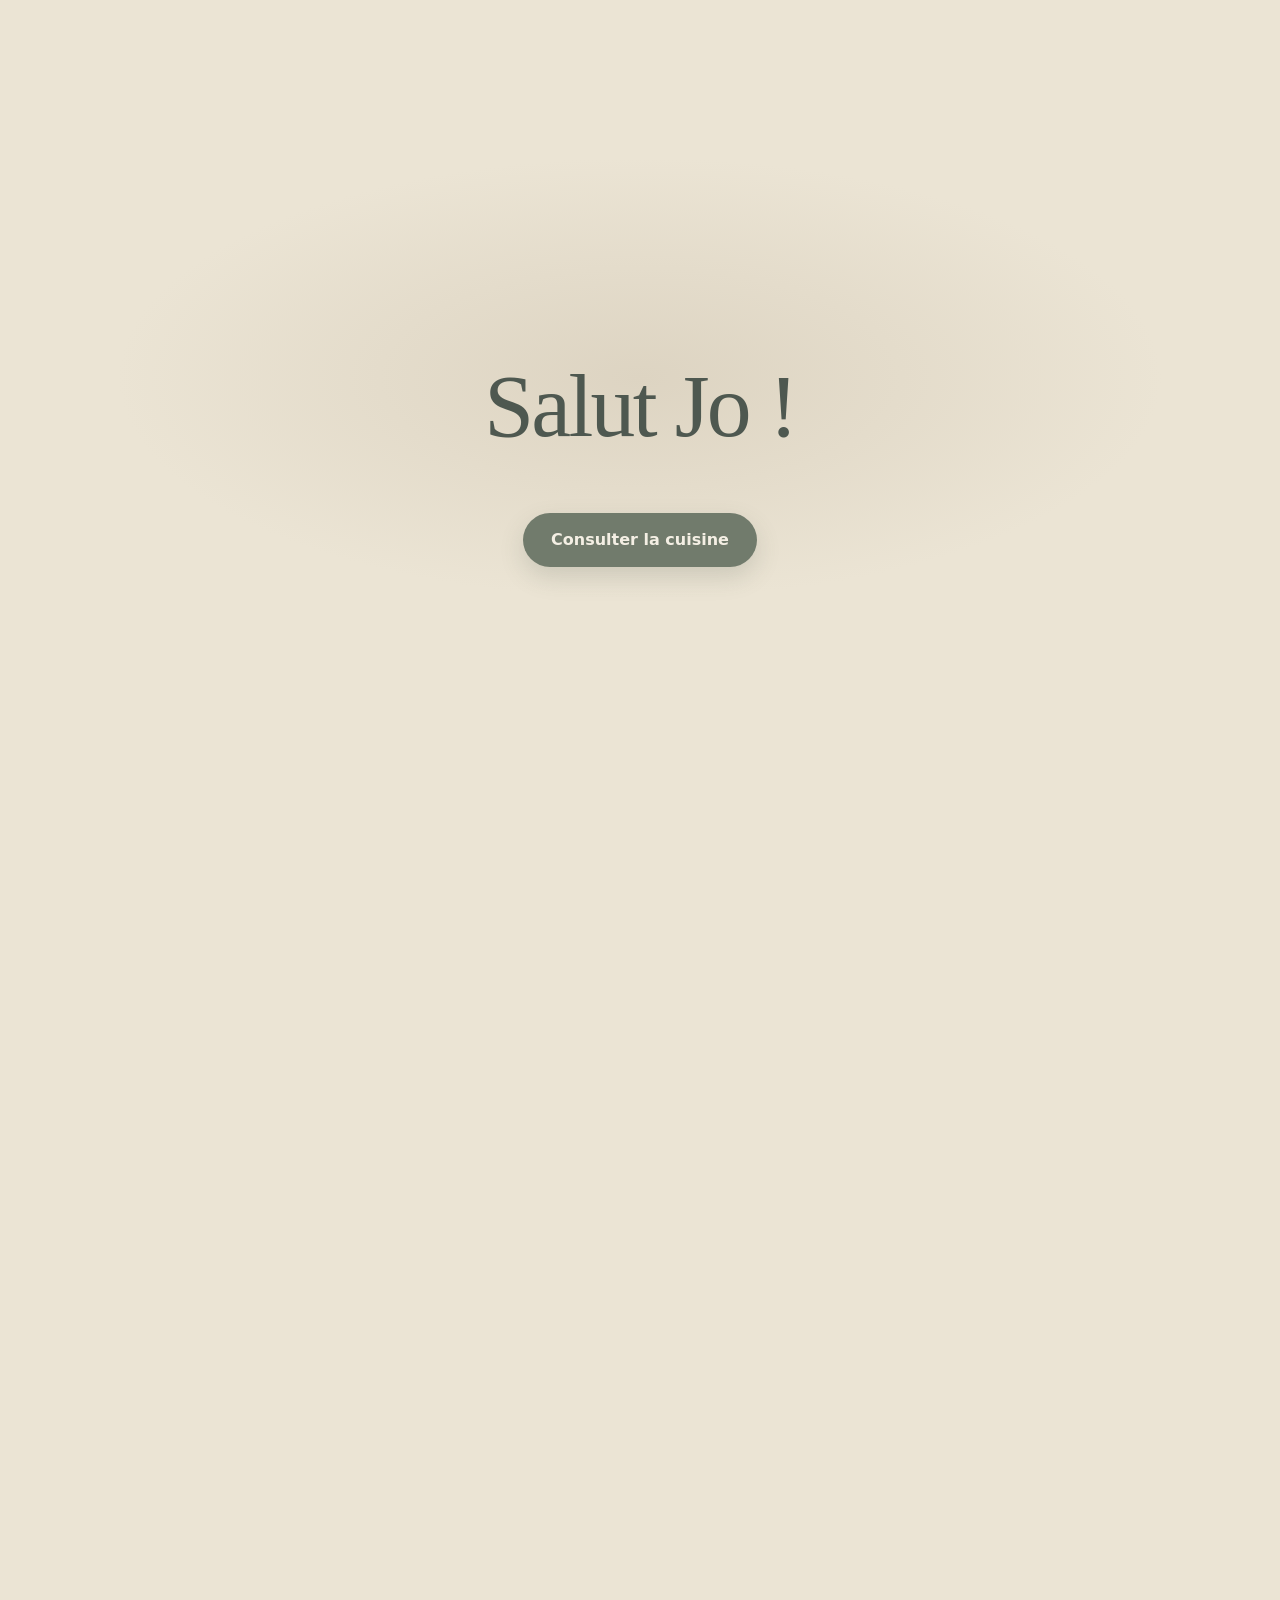
==== commit 245d9199: "change order" ====
--- a/index.html
+++ b/index.html
@@ -65,586 +65,586 @@
     </script>
 
     <div class="site-stage" id="site-stage">
-
-    <header class="site-header">
-        <div class="header-inner">
-            <div class="brand">
-                <span class="brand-mark" aria-hidden="true">
-                    <svg viewBox="0 0 32 32" width="28" height="28">
-                        <rect width="32" height="32" rx="8" fill="currentColor" opacity=".12"/>
-                        <path fill="currentColor" d="M9 9h14v3.2H9zm0 5.4h14V23H9z"/>
-                    </svg>
-                </span>
-                <div>
-                    <h1>Documents techniques</h1>
-                </div>
-            </div>
-            <p class="header-meta">
-                <time datetime="2026-09-13">13 septembre 2026</time>
-                <span aria-hidden="true">·</span>
-                8 commandés · 1 à choisir
-            </p>
-        </div>
-    </header>
-
-    <div class="hero">
-        <div class="hero-copy">
-            <p class="eyebrow">Prioritaire menuisier</p>
-            <h2>Dossier technique complet</h2>
-        </div>
-        <a class="hero-cta" href="./files/Dossier_technique_menuisier.pdf" target="_blank" rel="noopener">
-            Ouvrir le dossier PDF
-            <span class="cta-hint">s’ouvre dans un nouvel onglet</span>
-        </a>
-    </div>
-
-    <div class="toolbar" id="outils">
-        <label class="search-field">
-            <span class="visually-hidden">Rechercher un appareil ou un document</span>
-            <svg class="search-icon" viewBox="0 0 24 24" width="18" height="18" aria-hidden="true">
-                <circle cx="10.5" cy="10.5" r="6.5" fill="none" stroke="currentColor" stroke-width="2"/>
-                <path d="M15.5 15.5 20 20" stroke="currentColor" stroke-width="2" stroke-linecap="round"/>
-            </svg>
-            <input type="search" id="search" placeholder="Rechercher un appareil, une marque, un PDF…" autocomplete="off" enterkeyhint="search">
-            <kbd class="search-kbd">/</kbd>
-        </label>
-
-        <nav class="jump-nav" aria-label="Accès rapide">
-            <a href="#materiaux">Matériaux</a>
-            <a href="#poignees">Poignée</a>
-            <a href="#plan">Plan</a>
-            <span class="jump-cluster">
-                <a href="#frigo">Réfrigérateur</a>
-                <a href="#micro">Micro-ondes</a>
-                <a href="#four">Four</a>
-                <a href="#lv">Lave-vaisselle</a>
-                <a href="#plaque">Plaque</a>
-                <a href="#evier">Évier</a>
-                <a href="#robinet">Robinet</a>
-                <a href="#hotte">Hotte</a>
-            </span>
-        </nav>
-
-        <p class="result-count" id="result-count" aria-live="polite"></p>
-    </div>
-
-    <main id="contenu">
-        <section class="block" id="materiaux" aria-labelledby="titre-materiaux">
-            <h2 class="section-title" id="titre-materiaux">Matériaux EGGER</h2>
-            <div class="material-grid">
-                <article class="card" data-search="egger h3157 st12 chêne vicenza chene plan de travail stratifié omnipore">
-                    <div class="swatch swatch-oak" aria-hidden="true"></div>
-                    <header class="card-head">
-                        <div>
-                            <p class="brand-name">Plan de travail</p>
-                            <h2>H3157 ST12</h2>
-                            <p class="card-role">Chêne Vicenza · Omnipore Matt</p>
-                        </div>
-                    </header>
-                    <ul class="doc-list">
-                        <li data-kind="web">
-                            <a href="https://www.egger.com/fr/mobilier-agencement-interieur/decors/H3157_12?country=FR" target="_blank" rel="noopener noreferrer">
-                                <span class="doc-type web">Web</span>
-                                <span class="doc-title">Fiche décor EGGER — Chêne Vicenza</span>
-                            </a>
-                        </li>
-                    </ul>
-                    <p class="pending-note">Chêne de fil élégant, légère nuance de gris, toucher soyeux ST12.</p>
-                </article>
-
-                <article class="card" data-search="egger u604 st9 vert eucalyptus meubles meuble façade facade uni">
-                    <div class="swatch swatch-euca" aria-hidden="true"></div>
-                    <header class="card-head">
-                        <div>
-                            <p class="brand-name">Façades</p>
-                            <h2>U604 ST9</h2>
-                            <p class="card-role">Vert eucalyptus · Smoothtouch Matt</p>
-                        </div>
-                    </header>
-                    <ul class="doc-list">
-                        <li data-kind="web">
-                            <a href="https://www.egger.com/fr/mobilier-agencement-interieur/decors/U604_9?country=FR" target="_blank" rel="noopener noreferrer">
-                                <span class="doc-type web">Web</span>
-                                <span class="doc-title">Fiche décor EGGER — Vert eucalyptus</span>
-                            </a>
-                        </li>
-                    </ul>
-                    <p class="pending-note">Vert uni mat ST9, plus chaud qu’un vert gris. RAL 7033 approx.</p>
-                </article>
-            </div>
-        </section>
-
-        <section class="block" id="poignees" aria-labelledby="titre-poignees">
-            <h2 class="section-title" id="titre-poignees">Poignées</h2>
-            <article class="card card-wide" id="poignee" data-search="poignée poignee poignées poignees barre cup quincaillerie façade facade meuble cuivre">
-                <header class="card-head">
-                    <span class="card-icon" aria-hidden="true">
-                        <svg viewBox="0 0 40 40" width="36" height="36">
-                            <rect x="8" y="8" width="24" height="24" rx="3" fill="none" stroke="currentColor" stroke-width="1.8"/>
-                            <path d="M14 20h12" stroke="currentColor" stroke-width="2.2" stroke-linecap="round"/>
+        <header class="site-header">
+            <div class="header-inner">
+                <div class="brand">
+                    <span class="brand-mark" aria-hidden="true">
+                        <svg viewBox="0 0 32 32" width="28" height="28">
+                            <rect width="32" height="32" rx="8" fill="currentColor" opacity=".12"/>
+                            <path fill="currentColor" d="M9 9h14v3.2H9zm0 5.4h14V23H9z"/>
                         </svg>
                     </span>
                     <div>
-                        <p class="brand-name">Poignée</p>
-                        <h2>À choisir</h2>
-                        <p class="card-role">À poser sur les façades U604</p>
+                        <h1>Documents techniques</h1>
                     </div>
-                </header>
-                <h3>Cahier des charges</h3>
-                <ul class="spec-list">
-                    <li><strong>Finition :</strong> cuivre brossé, à coordonner avec le Portofino</li>
-                    <li><strong>Type :</strong> poignée barre, pas de bouton seul</li>
-                    <li><strong>Entre-axes :</strong> 128 ou 160 mm, à confirmer</li>
-                    <li><strong>Support :</strong> façades EGGER U604 ST9 Vert eucalyptus</li>
-                    <li><strong>Quantité :</strong> selon le plan définitif</li>
-                    <li><strong>Priorité :</strong> prise confortable, vis discrètes</li>
-                    <li><strong>À éviter :</strong> noir mat, chrome trop froid avec le chêne</li>
-                </ul>
-                <ul class="doc-list">
-                    <li>
-                        <span class="plain">Modèle non choisi — documents à venir</span>
-                    </li>
-                </ul>
-            </article>
-        </section>
-
-        <section class="block" id="plan" aria-labelledby="titre-plan">
-            <h2 class="section-title" id="titre-plan">Plans</h2>
-            <p class="pending-note">Les dessins d’implantation définitif n’ont pas encore été ajoutés. Les fichiers iront ici.</p>
-            <div class="material-grid">
-                <article class="card is-soon" data-search="plan implantation vue dessus cuisine layout dessin cotes à venir avenir">
-                    <div class="soon-preview" aria-hidden="true">
-                        <svg viewBox="0 0 120 72" width="120" height="72">
-                            <rect x="8" y="8" width="104" height="56" rx="3" fill="none" stroke="currentColor" stroke-width="1.6"/>
-                            <path d="M8 28h104M48 28v36M88 8v56" stroke="currentColor" stroke-width="1.2" opacity=".7"/>
-                            <rect x="16" y="36" width="22" height="20" rx="1.5" fill="none" stroke="currentColor" stroke-width="1.2"/>
-                        </svg>
-                    </div>
+                </div>
+                <p class="header-meta">
+                    <time datetime="2026-09-13">13 septembre 2026</time>
+                    <span aria-hidden="true">·</span>
+                    8 commandés · 1 à choisir
+                </p>
+            </div>
+        </header>
+
+        <div class="hero">
+            <div class="hero-copy">
+                <p class="eyebrow">Prioritaire menuisier</p>
+                <h2>Dossier technique complet</h2>
+            </div>
+            <a class="hero-cta" href="./files/Dossier_technique_menuisier.pdf" target="_blank" rel="noopener">
+                Ouvrir le dossier PDF
+                <span class="cta-hint">s’ouvre dans un nouvel onglet</span>
+            </a>
+        </div>
+
+        <div class="toolbar" id="outils">
+            <label class="search-field">
+                <span class="visually-hidden">Rechercher un appareil ou un document</span>
+                <svg class="search-icon" viewBox="0 0 24 24" width="18" height="18" aria-hidden="true">
+                    <circle cx="10.5" cy="10.5" r="6.5" fill="none" stroke="currentColor" stroke-width="2"/>
+                    <path d="M15.5 15.5 20 20" stroke="currentColor" stroke-width="2" stroke-linecap="round"/>
+                </svg>
+                <input type="search" id="search" placeholder="Rechercher un appareil, une marque, un PDF…" autocomplete="off" enterkeyhint="search">
+                <kbd class="search-kbd">/</kbd>
+            </label>
+
+            <nav class="jump-nav" aria-label="Accès rapide">
+                <a href="#materiaux">Matériaux</a>
+                <a href="#poignees">Poignée</a>
+                <a href="#plan">Plan</a>
+                <span class="jump-cluster">
+                    <a href="#frigo">Réfrigérateur</a>
+                    <a href="#micro">Micro-ondes</a>
+                    <a href="#four">Four</a>
+                    <a href="#lv">Lave-vaisselle</a>
+                    <a href="#plaque">Plaque</a>
+                    <a href="#evier">Évier</a>
+                    <a href="#robinet">Robinet</a>
+                    <a href="#hotte">Hotte</a>
+                </span>
+            </nav>
+
+            <p class="result-count" id="result-count" aria-live="polite"></p>
+        </div>
+
+        <main id="contenu">
+            <section class="block" id="materiaux" aria-labelledby="titre-materiaux">
+                <h2 class="section-title" id="titre-materiaux">Matériaux EGGER</h2>
+                <div class="material-grid">
+                    <article class="card" data-search="egger h3157 st12 chêne vicenza chene plan de travail stratifié omnipore">
+                        <div class="swatch swatch-oak" aria-hidden="true"></div>
+                        <header class="card-head">
+                            <div>
+                                <p class="brand-name">Plan de travail</p>
+                                <h2>H3157 ST12</h2>
+                                <p class="card-role">Chêne Vicenza · Omnipore Matt</p>
+                            </div>
+                        </header>
+                        <ul class="doc-list">
+                            <li data-kind="web">
+                                <a href="https://www.egger.com/fr/mobilier-agencement-interieur/decors/H3157_12?country=FR" target="_blank" rel="noopener noreferrer">
+                                    <span class="doc-type web">Web</span>
+                                    <span class="doc-title">Fiche décor EGGER — Chêne Vicenza</span>
+                                </a>
+                            </li>
+                        </ul>
+                        <p class="pending-note">Chêne de fil élégant, légère nuance de gris, toucher soyeux ST12.</p>
+                    </article>
+
+                    <article class="card" data-search="egger u604 st9 vert eucalyptus meubles meuble façade facade uni">
+                        <div class="swatch swatch-euca" aria-hidden="true"></div>
+                        <header class="card-head">
+                            <div>
+                                <p class="brand-name">Façades</p>
+                                <h2>U604 ST9</h2>
+                                <p class="card-role">Vert eucalyptus · Smoothtouch Matt</p>
+                            </div>
+                        </header>
+                        <ul class="doc-list">
+                            <li data-kind="web">
+                                <a href="https://www.egger.com/fr/mobilier-agencement-interieur/decors/U604_9?country=FR" target="_blank" rel="noopener noreferrer">
+                                    <span class="doc-type web">Web</span>
+                                    <span class="doc-title">Fiche décor EGGER — Vert eucalyptus</span>
+                                </a>
+                            </li>
+                        </ul>
+                        <p class="pending-note">Vert uni mat ST9, plus chaud qu’un vert gris. RAL 7033 approx.</p>
+                    </article>
+                </div>
+            </section>
+
+            <section class="block" id="poignees" aria-labelledby="titre-poignees">
+                <h2 class="section-title" id="titre-poignees">Poignées</h2>
+                <article class="card card-wide" id="poignee" data-search="poignée poignee poignées poignees barre cup quincaillerie façade facade meuble cuivre">
                     <header class="card-head">
+                        <span class="card-icon" aria-hidden="true">
+                            <svg viewBox="0 0 40 40" width="36" height="36">
+                                <rect x="8" y="8" width="24" height="24" rx="3" fill="none" stroke="currentColor" stroke-width="1.8"/>
+                                <path d="M14 20h12" stroke="currentColor" stroke-width="2.2" stroke-linecap="round"/>
+                            </svg>
+                        </span>
                         <div>
-                            <p class="brand-name">Plan</p>
-                            <h2>Inspiration</h2>
-                            <p class="card-role">Premier draft via IKEA</p>
+                            <p class="brand-name">Poignée</p>
+                            <h2>À choisir</h2>
+                            <p class="card-role">À poser sur les façades U604</p>
                         </div>
                     </header>
-						<ul class="doc-list">
-								<a href="./files/IKEA Kitchen Planner.pdf" target="_blank" rel="noopener">
-									<span class="doc-type">PDF</span>
-									<span class="doc-title">Plans</span>
-								</a>
-							</li>
-							<li data-kind="web">
-								<a href="https://kitchen.planner.ikea.com/fr/fr/planner/2A1413AA-6525-45A2-B5BE-528A8AA82F26/?ref=share" target="_blank" rel="noopener noreferrer">
-									<span class="doc-type web">Web</span>
-									<span class="doc-title">Page conception IKEA</span>
-								</a>
-							</li>
-						</ul>
-                </article>
-
-                <article class="card is-soon" data-search="plan élévation elevation façades facades coupes dessin à venir avenir">
-                    <div class="soon-preview" aria-hidden="true">
-                        <svg viewBox="0 0 120 72" width="120" height="72">
-                            <rect x="10" y="14" width="100" height="46" rx="3" fill="none" stroke="currentColor" stroke-width="1.6"/>
-                            <path d="M10 28h100M40 14v46M80 14v46" stroke="currentColor" stroke-width="1.2" opacity=".7"/>
-                            <rect x="18" y="34" width="14" height="18" rx="1" fill="none" stroke="currentColor" stroke-width="1.2"/>
-                            <rect x="88" y="34" width="14" height="18" rx="1" fill="none" stroke="currentColor" stroke-width="1.2"/>
-                        </svg>
-                    </div>
-                    <header class="card-head">
-                        <div>
-                            <p class="brand-name">Plan</p>
-                            <h2>Définitif</h2>
-                            <p class="card-role">Vues des meubles et appareils</p>
-                        </div>
-                    </header>
+                    <h3>Cahier des charges</h3>
+                    <ul class="spec-list">
+                        <li><strong>Finition :</strong> cuivre brossé, à coordonner avec le Portofino</li>
+                        <li><strong>Type :</strong> poignée barre, pas de bouton seul</li>
+                        <li><strong>Entre-axes :</strong> 128 ou 160 mm, à confirmer</li>
+                        <li><strong>Support :</strong> façades EGGER U604 ST9 Vert eucalyptus</li>
+                        <li><strong>Quantité :</strong> selon le plan définitif</li>
+                        <li><strong>Priorité :</strong> prise confortable, vis discrètes</li>
+                        <li><strong>À éviter :</strong> noir mat, chrome trop froid avec le chêne</li>
+                    </ul>
                     <ul class="doc-list">
                         <li>
-                            <span class="plain">Fichier pas encore disponible</span>
+                            <span class="plain">Modèle non choisi — documents à venir</span>
                         </li>
                     </ul>
                 </article>
-            </div>
-        </section>
-
-        <section class="block" id="appareils" aria-labelledby="titre-appareils">
-            <h2 class="section-title" id="titre-appareils">Appareils</h2>
-            <div class="appliance-grid">
-        <article class="card" id="frigo" data-search="beko bssa315k4sn réfrigérateur refrigerateur froid encastrable niche notice">
-            <header class="card-head">
-                <span class="card-icon" aria-hidden="true">
-                    <svg viewBox="0 0 40 40" width="36" height="36">
-                        <rect x="11" y="5" width="18" height="30" rx="3" fill="none" stroke="currentColor" stroke-width="1.8"/>
-                        <path d="M11 18h18" stroke="currentColor" stroke-width="1.8"/>
-                        <path d="M24 10v4M24 22v5" stroke="currentColor" stroke-width="1.8" stroke-linecap="round"/>
-                    </svg>
-                </span>
-                <div>
-                    <p class="brand-name">Réfrigérateur</p>
-                    <h2>BSSA315K4SN</h2>
-                    <p class="card-role">Beko · encastrable 1 porte</p>
+            </section>
+
+            <section class="block" id="plan" aria-labelledby="titre-plan">
+                <h2 class="section-title" id="titre-plan">Plans</h2>
+                <p class="pending-note">Les dessins d’implantation définitif n’ont pas encore été ajoutés. Les fichiers iront ici.</p>
+                <div class="material-grid">
+                    <article class="card is-soon" data-search="plan implantation vue dessus cuisine layout dessin cotes à venir avenir">
+                        <div class="soon-preview" aria-hidden="true">
+                            <svg viewBox="0 0 120 72" width="120" height="72">
+                                <rect x="8" y="8" width="104" height="56" rx="3" fill="none" stroke="currentColor" stroke-width="1.6"/>
+                                <path d="M8 28h104M48 28v36M88 8v56" stroke="currentColor" stroke-width="1.2" opacity=".7"/>
+                                <rect x="16" y="36" width="22" height="20" rx="1.5" fill="none" stroke="currentColor" stroke-width="1.2"/>
+                            </svg>
+                        </div>
+                        <header class="card-head">
+                            <div>
+                                <p class="brand-name">Plan</p>
+                                <h2>Inspiration</h2>
+                                <p class="card-role">Premier draft via IKEA</p>
+                            </div>
+                        </header>
+                        <ul class="doc-list">
+                            <li data-kind="pdf">
+                                <a href="./files/IKEA Kitchen Planner.pdf" target="_blank" rel="noopener">
+                                    <span class="doc-type">PDF</span>
+                                    <span class="doc-title">Plans</span>
+                                </a>
+                            </li>
+                            <li data-kind="web">
+                                <a href="https://kitchen.planner.ikea.com/fr/fr/planner/2A1413AA-6525-45A2-B5BE-528A8AA82F26/?ref=share" target="_blank" rel="noopener noreferrer">
+                                    <span class="doc-type web">Web</span>
+                                    <span class="doc-title">Page conception IKEA</span>
+                                </a>
+                            </li>
+                        </ul>
+                    </article>
+
+                    <article class="card is-soon" data-search="plan élévation elevation façades facades coupes dessin à venir avenir">
+                        <div class="soon-preview" aria-hidden="true">
+                            <svg viewBox="0 0 120 72" width="120" height="72">
+                                <rect x="10" y="14" width="100" height="46" rx="3" fill="none" stroke="currentColor" stroke-width="1.6"/>
+                                <path d="M10 28h100M40 14v46M80 14v46" stroke="currentColor" stroke-width="1.2" opacity=".7"/>
+                                <rect x="18" y="34" width="14" height="18" rx="1" fill="none" stroke="currentColor" stroke-width="1.2"/>
+                                <rect x="88" y="34" width="14" height="18" rx="1" fill="none" stroke="currentColor" stroke-width="1.2"/>
+                            </svg>
+                        </div>
+                        <header class="card-head">
+                            <div>
+                                <p class="brand-name">Plan</p>
+                                <h2>Définitif</h2>
+                                <p class="card-role">Vues des meubles et appareils</p>
+                            </div>
+                        </header>
+                        <ul class="doc-list">
+                            <li>
+                                <span class="plain">Fichier pas encore disponible</span>
+                            </li>
+                        </ul>
+                    </article>
                 </div>
-            </header>
-            <h3>Caractéristiques</h3>
-            <ul class="spec-list">
-                <li><strong>Appareil :</strong> 1775 × 540 × 545 mm</li>
-                <li><strong>Niche :</strong> 1778–1788 × 560 × 555 mm</li>
-                <li><strong>Habillage :</strong> façade meuble, glissières</li>
-                <li><strong>Porte :</strong> réversible, sens à figer avant pose</li>
-                <li><strong>Alim. :</strong> 220–240 V / 50 Hz, câble 2,50 m</li>
-            </ul>
-            <ul class="doc-list">
-                <li data-kind="pdf">
-                    <a href="./files/Beko BSSA315K4SN - réfrigérateur - Appareil et niche (PDF).pdf" target="_blank" rel="noopener">
-                        <span class="doc-type">PDF</span>
-                        <span class="doc-title">Fiche appareil et niche</span>
-                    </a>
-                </li>
-                <li data-kind="pdf">
-                    <a href="./files/Beko BSSA315K4SN - réfrigérateur - Notice (PDF).pdf#page=34" target="_blank" rel="noopener">
-                        <span class="doc-type">PDF</span>
-                        <span class="doc-title">Notice — page 34</span>
-                    </a>
-                </li>
-                <li data-kind="web">
-                    <a href="https://www.beko.fr/froid/refrigerateur-congelateur-encastrable/refrigerateur-encastrable-1-porte/bssa315k4sn" target="_blank" rel="noopener noreferrer">
-                        <span class="doc-type web">Web</span>
-                        <span class="doc-title">Page officielle Beko</span>
-                    </a>
-                </li>
-            </ul>
-        </article>
-
-        <article class="card" id="micro" data-search="beko bmgb25333bg micro-ondes microondes grill encastrable niche installation">
-            <header class="card-head">
-                <span class="card-icon" aria-hidden="true">
-                    <svg viewBox="0 0 40 40" width="36" height="36">
-                        <rect x="6" y="9" width="28" height="22" rx="3" fill="none" stroke="currentColor" stroke-width="1.8"/>
-                        <rect x="10" y="13" width="16" height="14" rx="1.5" fill="none" stroke="currentColor" stroke-width="1.6"/>
-                        <circle cx="30" cy="16" r="1.4" fill="currentColor"/>
-                        <circle cx="30" cy="21" r="1.4" fill="currentColor"/>
-                    </svg>
-                </span>
-                <div>
-                    <p class="brand-name">Micro-ondes</p>
-                    <h2>BMGB25333BG</h2>
-                    <p class="card-role">Beko · grill encastrable</p>
+            </section>
+
+            <section class="block" id="appareils" aria-labelledby="titre-appareils">
+                <h2 class="section-title" id="titre-appareils">Appareils</h2>
+                <div class="appliance-grid">
+                    <article class="card" id="frigo" data-search="beko bssa315k4sn réfrigérateur refrigerateur froid encastrable niche notice">
+                        <header class="card-head">
+                            <span class="card-icon" aria-hidden="true">
+                                <svg viewBox="0 0 40 40" width="36" height="36">
+                                    <rect x="11" y="5" width="18" height="30" rx="3" fill="none" stroke="currentColor" stroke-width="1.8"/>
+                                    <path d="M11 18h18" stroke="currentColor" stroke-width="1.8"/>
+                                    <path d="M24 10v4M24 22v5" stroke="currentColor" stroke-width="1.8" stroke-linecap="round"/>
+                                </svg>
+                            </span>
+                            <div>
+                                <p class="brand-name">Réfrigérateur</p>
+                                <h2>BSSA315K4SN</h2>
+                                <p class="card-role">Beko · encastrable 1 porte</p>
+                            </div>
+                        </header>
+                        <h3>Caractéristiques</h3>
+                        <ul class="spec-list">
+                            <li><strong>Appareil :</strong> 1775 × 540 × 545 mm</li>
+                            <li><strong>Niche :</strong> 1778–1788 × 560 × 555 mm</li>
+                            <li><strong>Habillage :</strong> façade meuble, glissières</li>
+                            <li><strong>Porte :</strong> réversible, sens à figer avant pose</li>
+                            <li><strong>Alim. :</strong> 220–240 V / 50 Hz, câble 2,50 m</li>
+                        </ul>
+                        <ul class="doc-list">
+                            <li data-kind="pdf">
+                                <a href="./files/Beko BSSA315K4SN - réfrigérateur - Appareil et niche (PDF).pdf" target="_blank" rel="noopener">
+                                    <span class="doc-type">PDF</span>
+                                    <span class="doc-title">Fiche appareil et niche</span>
+                                </a>
+                            </li>
+                            <li data-kind="pdf">
+                                <a href="./files/Beko BSSA315K4SN - réfrigérateur - Notice (PDF).pdf#page=34" target="_blank" rel="noopener">
+                                    <span class="doc-type">PDF</span>
+                                    <span class="doc-title">Notice — page 34</span>
+                                </a>
+                            </li>
+                            <li data-kind="web">
+                                <a href="https://www.beko.fr/froid/refrigerateur-congelateur-encastrable/refrigerateur-encastrable-1-porte/bssa315k4sn" target="_blank" rel="noopener noreferrer">
+                                    <span class="doc-type web">Web</span>
+                                    <span class="doc-title">Page officielle Beko</span>
+                                </a>
+                            </li>
+                        </ul>
+                    </article>
+
+                    <article class="card" id="micro" data-search="beko bmgb25333bg micro-ondes microondes grill encastrable niche installation">
+                        <header class="card-head">
+                            <span class="card-icon" aria-hidden="true">
+                                <svg viewBox="0 0 40 40" width="36" height="36">
+                                    <rect x="6" y="9" width="28" height="22" rx="3" fill="none" stroke="currentColor" stroke-width="1.8"/>
+                                    <rect x="10" y="13" width="16" height="14" rx="1.5" fill="none" stroke="currentColor" stroke-width="1.6"/>
+                                    <circle cx="30" cy="16" r="1.4" fill="currentColor"/>
+                                    <circle cx="30" cy="21" r="1.4" fill="currentColor"/>
+                                </svg>
+                            </span>
+                            <div>
+                                <p class="brand-name">Micro-ondes</p>
+                                <h2>BMGB25333BG</h2>
+                                <p class="card-role">Beko · grill encastrable</p>
+                            </div>
+                        </header>
+                        <h3>Caractéristiques</h3>
+                        <ul class="spec-list">
+                            <li><strong>Façade :</strong> 388 × 595 mm</li>
+                            <li><strong>Niche :</strong> 380–382 × 560–568 × 500 mm mini</li>
+                            <li><strong>Meuble :</strong> largeur 600, profondeur mini 550 mm</li>
+                            <li><strong>Arrière :</strong> jeu de 45 mm pour la ventilation</li>
+                            <li><strong>Pose :</strong> colonne, au-dessus du four</li>
+                        </ul>
+                        <ul class="doc-list">
+                            <li data-kind="pdf">
+                                <a href="./files/Beko BMGB25333BG - micro-ondes - Schéma de niche.pdf#page=55" target="_blank" rel="noopener">
+                                    <span class="doc-type">PDF</span>
+                                    <span class="doc-title">Schéma de niche — page 55</span>
+                                </a>
+                            </li>
+                            <li data-kind="pdf">
+                                <a href="./files/Beko BMGB25333BG - micro-ondes - Schéma de niche.pdf#page=54" target="_blank" rel="noopener">
+                                    <span class="doc-type">PDF</span>
+                                    <span class="doc-title">Installation — page 54</span>
+                                </a>
+                            </li>
+                            <li data-kind="web">
+                                <a href="https://www.beko.fr/cuisson-encastrable/micro-ondes-et-grill-encastrable/micro-ondes-grill-encastrable/bmgb25333bg" target="_blank" rel="noopener noreferrer">
+                                    <span class="doc-type web">Web</span>
+                                    <span class="doc-title">Page officielle Beko</span>
+                                </a>
+                            </li>
+                        </ul>
+                    </article>
+
+                    <article class="card" id="four" data-search="rosières rosieres ro6 t3b3eytb four encastrable manuel installation">
+                        <header class="card-head">
+                            <span class="card-icon" aria-hidden="true">
+                                <svg viewBox="0 0 40 40" width="36" height="36">
+                                    <rect x="7" y="7" width="26" height="26" rx="3" fill="none" stroke="currentColor" stroke-width="1.8"/>
+                                    <rect x="11" y="14" width="18" height="14" rx="1.5" fill="none" stroke="currentColor" stroke-width="1.6"/>
+                                    <path d="M13 10h14" stroke="currentColor" stroke-width="1.8" stroke-linecap="round"/>
+                                </svg>
+                            </span>
+                            <div>
+                                <p class="brand-name">Four</p>
+                                <h2>RO6 T3B3EYTB</h2>
+                                <p class="card-role">Rosières · encastrable</p>
+                            </div>
+                        </header>
+                        <h3>Caractéristiques</h3>
+                        <ul class="spec-list">
+                            <li><strong>Appareil :</strong> 595 × 595 × 568 mm</li>
+                            <li><strong>Niche :</strong> H 580–590, L 560–568, P ≥ 560 mm</li>
+                            <li><strong>Arrière :</strong> ouvertures 560 × 35 mm mini</li>
+                            <li><strong>Pose :</strong> colonne autorisée, façade visible</li>
+                            <li><strong>Meuble :</strong> résister à 95 °C, fond non fermé</li>
+                        </ul>
+                        <ul class="doc-list">
+                            <li data-kind="pdf">
+                                <a href="./files/Rosières RO6 T3B3EYTB - four - Manuel.pdf" target="_blank" rel="noopener">
+                                    <span class="doc-type">PDF</span>
+                                    <span class="doc-title">Manuel d’instructions</span>
+                                </a>
+                            </li>
+                            <li data-kind="pdf">
+                                <a href="./files/Rosières RO6 T3B3EYTB - four - Manuel.pdf#page=41" target="_blank" rel="noopener">
+                                    <span class="doc-type">PDF</span>
+                                    <span class="doc-title">Manuel d’installation — page 41</span>
+                                </a>
+                            </li>
+                            <li data-kind="web">
+                                <a href="https://www.rosieres.fr/fr_FR/fours/33704465/ro6-t3b3eytb/" target="_blank" rel="noopener noreferrer">
+                                    <span class="doc-type web">Web</span>
+                                    <span class="doc-title">Page officielle Rosières</span>
+                                </a>
+                            </li>
+                        </ul>
+                    </article>
+
+                    <article class="card" id="lv" data-search="hotpoint hi5030wef lave-vaisselle lave vaisselle fiche ue produit montage">
+                        <header class="card-head">
+                            <span class="card-icon" aria-hidden="true">
+                                <svg viewBox="0 0 40 40" width="36" height="36">
+                                    <rect x="8" y="6" width="24" height="28" rx="3" fill="none" stroke="currentColor" stroke-width="1.8"/>
+                                    <path d="M8 13h24" stroke="currentColor" stroke-width="1.8"/>
+                                    <circle cx="14" cy="9.5" r="1.2" fill="currentColor"/>
+                                    <circle cx="18" cy="9.5" r="1.2" fill="currentColor"/>
+                                    <path d="M14 22c3-4 9-4 12 0" fill="none" stroke="currentColor" stroke-width="1.6" stroke-linecap="round"/>
+                                </svg>
+                            </span>
+                            <div>
+                                <p class="brand-name">Lave-vaisselle</p>
+                                <h2>HI5030WEF</h2>
+                                <p class="card-role">Hotpoint · encastrable</p>
+                            </div>
+                        </header>
+                        <h3>Caractéristiques</h3>
+                        <ul class="spec-list">
+                            <li><strong>Niche :</strong> H 820–900 × L ≥ 600 × P ≥ 560 mm</li>
+                            <li><strong>Appareil :</strong> largeur 598 mm</li>
+                            <li><strong>Façade :</strong> hauteur maxi 720 mm, 2 à 10 kg</li>
+                            <li><strong>ActiveDry :</strong> ouverture auto, film vapeur sous plan</li>
+                            <li><strong>Évac. :</strong> tuyau entre 400 et 800 mm de haut</li>
+                        </ul>
+                        <ul class="doc-list">
+                            <li data-kind="pdf">
+                                <a href="./files/Hotpoint HI5030WEF - lave-vaisselle - Fiche UE.pdf" target="_blank" rel="noopener">
+                                    <span class="doc-type">PDF</span>
+                                    <span class="doc-title">Fiche UE du modèle</span>
+                                </a>
+                            </li>
+                            <li data-kind="pdf">
+                                <a href="./files/Hotpoint HI5030WEF - lave-vaisselle - Fiche produit.pdf" target="_blank" rel="noopener">
+                                    <span class="doc-type">PDF</span>
+                                    <span class="doc-title">Fiche produit</span>
+                                </a>
+                            </li>
+                            <li data-kind="pdf">
+                                <a href="./files/Hotpoint HI5030WEF - lave-vaisselle - Montage.pdf" target="_blank" rel="noopener">
+                                    <span class="doc-type">PDF</span>
+                                    <span class="doc-title">Fiche montage</span>
+                                </a>
+                            </li>
+                            <li data-kind="web">
+                                <a href="https://docs.hotpoint.eu/" target="_blank" rel="noopener noreferrer">
+                                    <span class="doc-type web">Web</span>
+                                    <span class="doc-title">Portail officiel — rechercher HI5030WEF</span>
+                                </a>
+                            </li>
+                        </ul>
+                    </article>
+
+                    <article class="card" id="plaque" data-search="electrolux eiv66453i plaque induction hob schémas installation">
+                        <header class="card-head">
+                            <span class="card-icon" aria-hidden="true">
+                                <svg viewBox="0 0 40 40" width="36" height="36">
+                                    <rect x="6" y="10" width="28" height="20" rx="3" fill="none" stroke="currentColor" stroke-width="1.8"/>
+                                    <circle cx="14.5" cy="18" r="4.2" fill="none" stroke="currentColor" stroke-width="1.5"/>
+                                    <circle cx="25.5" cy="18" r="4.2" fill="none" stroke="currentColor" stroke-width="1.5"/>
+                                    <circle cx="14.5" cy="26" r="3.2" fill="none" stroke="currentColor" stroke-width="1.5"/>
+                                    <circle cx="25.5" cy="26" r="3.2" fill="none" stroke="currentColor" stroke-width="1.5"/>
+                                </svg>
+                            </span>
+                            <div>
+                                <p class="brand-name">Plaque</p>
+                                <h2>EIV66453I</h2>
+                                <p class="card-role">Electrolux · induction</p>
+                            </div>
+                        </header>
+                        <h3>Caractéristiques</h3>
+                        <ul class="spec-list">
+                            <li><strong>Verre :</strong> 580 × 510 mm</li>
+                            <li><strong>Découpe :</strong> 560 × 490 mm, rayon maxi 5 mm</li>
+                            <li><strong>Pose :</strong> superposée, pas à fleur</li>
+                            <li><strong>Puissance :</strong> 7350 W, Hob2Hood®</li>
+                            <li><strong>Meuble :</strong> bas 800 mm, ventilation sous plaque</li>
+                        </ul>
+                        <ul class="doc-list">
+                            <li data-kind="pdf">
+                                <a href="./files/Electrolux EIV66453I - plaque - Schémas d’installation.pdf#page=9" target="_blank" rel="noopener">
+                                    <span class="doc-type">PDF</span>
+                                    <span class="doc-title">Schémas d’installation — page 9</span>
+                                </a>
+                            </li>
+                            <li data-kind="web">
+                                <a href="https://www.electrolux.fr/kitchen/cooking/hobs/induction-hob/eiv66453i/" target="_blank" rel="noopener noreferrer">
+                                    <span class="doc-type web">Web</span>
+                                    <span class="doc-title">Page officielle Electrolux</span>
+                                </a>
+                            </li>
+                        </ul>
+                    </article>
+
+                    <article class="card" id="hotte" data-search="hotte hote extraction plaque electrolux lfg716x2 lfg716x hob2hood groupe filtrant recyclage">
+                        <header class="card-head">
+                            <span class="card-icon" aria-hidden="true">
+                                <svg viewBox="0 0 40 40" width="36" height="36">
+                                    <path d="M8 26h24l-4-10H12z" fill="none" stroke="currentColor" stroke-width="1.8" stroke-linejoin="round"/>
+                                    <path d="M18 8h4v8h-4z" fill="none" stroke="currentColor" stroke-width="1.8"/>
+                                </svg>
+                            </span>
+                            <div>
+                                <p class="brand-name">Hotte</p>
+                                <h2>LFG716X2</h2>
+                                <p class="card-role">Electrolux · groupe filtrant 54 cm</p>
+                            </div>
+                        </header>
+                        <h3>Caractéristiques</h3>
+                        <ul class="spec-list">
+                            <li><strong>Type :</strong> encastrable meuble 60 cm, Hob2Hood® avec EIV66453I</li>
+                            <li><strong>Débit :</strong> 300 / 580 / 700 m³/h</li>
+                            <li><strong>Bruit :</strong> 54 / 67 / 70 dB</li>
+                            <li><strong>Recyclage :</strong> filtre charbon ECFB01 (option)</li>
+                            <li><strong>Encombrement :</strong> 331 × 540 × 300 mm, LED, graisse lavable</li>
+                        </ul>
+                        <ul class="doc-list">
+                            <li data-kind="pdf">
+                                <a href="./files/Electrolux LFG716X2 - hotte - Notice.pdf#page=6" target="_blank" rel="noopener">
+                                    <span class="doc-type">PDF</span>
+                                    <span class="doc-title">Notice — installation page 6</span>
+                                </a>
+                            </li>
+                            <li data-kind="web">
+                                <a href="https://www.electrolux.fr/kitchen/cooking/cooker-hoods/integrated-hood/lfg716x2/" target="_blank" rel="noopener noreferrer">
+                                    <span class="doc-type web">Web</span>
+                                    <span class="doc-title">Page officielle Electrolux</span>
+                                </a>
+                            </li>
+                        </ul>
+                    </article>
+
+                    <article class="card" id="evier" data-search="évier evier sink bac plan de travail blanco zia xl 6s silgranit blanc soft 527215 96058953 encastrable">
+                        <header class="card-head">
+                            <span class="card-icon" aria-hidden="true">
+                                <svg viewBox="0 0 40 40" width="36" height="36">
+                                    <rect x="6" y="12" width="28" height="16" rx="3" fill="none" stroke="currentColor" stroke-width="1.8"/>
+                                    <path d="M10 18h20v6H10z" fill="none" stroke="currentColor" stroke-width="1.5"/>
+                                </svg>
+                            </span>
+                            <div>
+                                <p class="brand-name">Évier</p>
+                                <h2>ZIA XL 6 S</h2>
+                                <p class="card-role">Blanco · Silgranit blanc soft</p>
+                            </div>
+                        </header>
+                        <h3>Caractéristiques</h3>
+                        <ul class="spec-list">
+                            <li><strong>Pose :</strong> à encastrer, réversible, 1 bac + égouttoir</li>
+                            <li><strong>Dimensions :</strong> 1000 × 500 mm, cuve 490 × 450 × 190 mm</li>
+                            <li><strong>Découpe :</strong> 980 × 480 mm</li>
+                            <li><strong>Meuble :</strong> largeur mini 60 cm</li>
+                            <li><strong>Vidage :</strong> manuel, siphon inclus</li>
+                        </ul>
+                        <ul class="doc-list">
+                            <li data-kind="pdf">
+                                <a href="./files/Blanco ZIA XL 6 S - évier - Fiche technique.pdf" target="_blank" rel="noopener">
+                                    <span class="doc-type">PDF</span>
+                                    <span class="doc-title">Fiche technique — découpe p. 3</span>
+                                </a>
+                            </li>
+                            <li data-kind="web">
+                                <a href="https://www.leroymerlin.fr/produits/evier-de-cuisine-zia-xl-6s-silgranit-blanco-finition-blanc-soft-96058953.html" target="_blank" rel="noopener noreferrer">
+                                    <span class="doc-type web">Web</span>
+                                    <span class="doc-title">Fiche Leroy Merlin</span>
+                                </a>
+                            </li>
+                            <li data-kind="web">
+                                <a href="https://www.blanco.fr/%C3%A9viers/zia/ziaxl6s_134.901/517710" target="_blank" rel="noopener noreferrer">
+                                    <span class="doc-type web">Web</span>
+                                    <span class="doc-title">Page officielle Blanco</span>
+                                </a>
+                            </li>
+                        </ul>
+                    </article>
+
+                    <article class="card" id="robinet" data-search="robinet mitigeur robinetterie eau portofino essebagno cuivre brosse douchette extractible 89316190 9083119">
+                        <header class="card-head">
+                            <span class="card-icon" aria-hidden="true">
+                                <svg viewBox="0 0 40 40" width="36" height="36">
+                                    <path d="M12 28V16h10c5 0 8 3 8 7" fill="none" stroke="currentColor" stroke-width="1.8" stroke-linecap="round"/>
+                                    <path d="M28 23v6" stroke="currentColor" stroke-width="1.8" stroke-linecap="round"/>
+                                    <circle cx="12" cy="12" r="2" fill="currentColor"/>
+                                </svg>
+                            </span>
+                            <div>
+                                <p class="brand-name">Robinet</p>
+                                <h2>Portofino</h2>
+                                <p class="card-role">Essebagno · cuivre brossé</p>
+                            </div>
+                        </header>
+                        <h3>Caractéristiques</h3>
+                        <ul class="spec-list">
+                            <li><strong>Type :</strong> mitigeur, douchette extractible 2 jets</li>
+                            <li><strong>Hauteur :</strong> 433 mm, 237 mm sous bec, portée 224 mm</li>
+                            <li><strong>Perçage :</strong> trou 35 mm, embase 47,5 mm</li>
+                            <li><strong>Cartouche :</strong> céramique 25 mm, aérateur anticalcaire</li>
+                            <li><strong>Ouverture :</strong> départ à l’eau froide</li>
+                        </ul>
+                        <ul class="doc-list">
+                            <li data-kind="pdf">
+                                <a href="./files/Essebagno Portofino - robinet - Notice.pdf" target="_blank" rel="noopener">
+                                    <span class="doc-type">PDF</span>
+                                    <span class="doc-title">Notice et cotes</span>
+                                </a>
+                            </li>
+                            <li data-kind="web">
+                                <a href="https://www.leroymerlin.fr/produits/portofino-mitigeur-evier-a-douchette-extractible-cuivre-brosse-89316190.html" target="_blank" rel="noopener noreferrer">
+                                    <span class="doc-type web">Web</span>
+                                    <span class="doc-title">Fiche Leroy Merlin</span>
+                                </a>
+                            </li>
+                            <li data-kind="web">
+                                <a href="https://www.essebagno.com/produit/portofino-mitigeur-evier-a-douchette/" target="_blank" rel="noopener noreferrer">
+                                    <span class="doc-type web">Web</span>
+                                    <span class="doc-title">Page officielle Essebagno</span>
+                                </a>
+                            </li>
+                        </ul>
+                    </article>
                 </div>
-            </header>
-            <h3>Caractéristiques</h3>
-            <ul class="spec-list">
-                <li><strong>Façade :</strong> 388 × 595 mm</li>
-                <li><strong>Niche :</strong> 380–382 × 560–568 × 500 mm mini</li>
-                <li><strong>Meuble :</strong> largeur 600, profondeur mini 550 mm</li>
-                <li><strong>Arrière :</strong> jeu de 45 mm pour la ventilation</li>
-                <li><strong>Pose :</strong> colonne, au-dessus du four</li>
-            </ul>
-            <ul class="doc-list">
-                <li data-kind="pdf">
-                    <a href="./files/Beko BMGB25333BG - micro-ondes - Schéma de niche.pdf#page=55" target="_blank" rel="noopener">
-                        <span class="doc-type">PDF</span>
-                        <span class="doc-title">Schéma de niche — page 55</span>
-                    </a>
-                </li>
-                <li data-kind="pdf">
-                    <a href="./files/Beko BMGB25333BG - micro-ondes - Schéma de niche.pdf#page=54" target="_blank" rel="noopener">
-                        <span class="doc-type">PDF</span>
-                        <span class="doc-title">Installation — page 54</span>
-                    </a>
-                </li>
-                <li data-kind="web">
-                    <a href="https://www.beko.fr/cuisson-encastrable/micro-ondes-et-grill-encastrable/micro-ondes-grill-encastrable/bmgb25333bg" target="_blank" rel="noopener noreferrer">
-                        <span class="doc-type web">Web</span>
-                        <span class="doc-title">Page officielle Beko</span>
-                    </a>
-                </li>
-            </ul>
-        </article>
-
-        <article class="card" id="four" data-search="rosières rosieres ro6 t3b3eytb four encastrable manuel installation">
-            <header class="card-head">
-                <span class="card-icon" aria-hidden="true">
-                    <svg viewBox="0 0 40 40" width="36" height="36">
-                        <rect x="7" y="7" width="26" height="26" rx="3" fill="none" stroke="currentColor" stroke-width="1.8"/>
-                        <rect x="11" y="14" width="18" height="14" rx="1.5" fill="none" stroke="currentColor" stroke-width="1.6"/>
-                        <path d="M13 10h14" stroke="currentColor" stroke-width="1.8" stroke-linecap="round"/>
-                    </svg>
-                </span>
-                <div>
-                    <p class="brand-name">Four</p>
-                    <h2>RO6 T3B3EYTB</h2>
-                    <p class="card-role">Rosières · encastrable</p>
-                </div>
-            </header>
-            <h3>Caractéristiques</h3>
-            <ul class="spec-list">
-                <li><strong>Appareil :</strong> 595 × 595 × 568 mm</li>
-                <li><strong>Niche :</strong> H 580–590, L 560–568, P ≥ 560 mm</li>
-                <li><strong>Arrière :</strong> ouvertures 560 × 35 mm mini</li>
-                <li><strong>Pose :</strong> colonne autorisée, façade visible</li>
-                <li><strong>Meuble :</strong> résister à 95 °C, fond non fermé</li>
-            </ul>
-            <ul class="doc-list">
-                <li data-kind="pdf">
-                    <a href="./files/Rosières RO6 T3B3EYTB - four - Manuel.pdf" target="_blank" rel="noopener">
-                        <span class="doc-type">PDF</span>
-                        <span class="doc-title">Manuel d’instructions</span>
-                    </a>
-                </li>
-                <li data-kind="pdf">
-                    <a href="./files/Rosières RO6 T3B3EYTB - four - Manuel.pdf#page=41" target="_blank" rel="noopener">
-                        <span class="doc-type">PDF</span>
-                        <span class="doc-title">Manuel d’installation — page 41</span>
-                    </a>
-                </li>
-                <li data-kind="web">
-                    <a href="https://www.rosieres.fr/fr_FR/fours/33704465/ro6-t3b3eytb/" target="_blank" rel="noopener noreferrer">
-                        <span class="doc-type web">Web</span>
-                        <span class="doc-title">Page officielle Rosières</span>
-                    </a>
-                </li>
-            </ul>
-        </article>
-
-        <article class="card" id="lv" data-search="hotpoint hi5030wef lave-vaisselle lave vaisselle fiche ue produit montage">
-            <header class="card-head">
-                <span class="card-icon" aria-hidden="true">
-                    <svg viewBox="0 0 40 40" width="36" height="36">
-                        <rect x="8" y="6" width="24" height="28" rx="3" fill="none" stroke="currentColor" stroke-width="1.8"/>
-                        <path d="M8 13h24" stroke="currentColor" stroke-width="1.8"/>
-                        <circle cx="14" cy="9.5" r="1.2" fill="currentColor"/>
-                        <circle cx="18" cy="9.5" r="1.2" fill="currentColor"/>
-                        <path d="M14 22c3-4 9-4 12 0" fill="none" stroke="currentColor" stroke-width="1.6" stroke-linecap="round"/>
-                    </svg>
-                </span>
-                <div>
-                    <p class="brand-name">Lave-vaisselle</p>
-                    <h2>HI5030WEF</h2>
-                    <p class="card-role">Hotpoint · encastrable</p>
-                </div>
-            </header>
-            <h3>Caractéristiques</h3>
-            <ul class="spec-list">
-                <li><strong>Niche :</strong> H 820–900 × L ≥ 600 × P ≥ 560 mm</li>
-                <li><strong>Appareil :</strong> largeur 598 mm</li>
-                <li><strong>Façade :</strong> hauteur maxi 720 mm, 2 à 10 kg</li>
-                <li><strong>ActiveDry :</strong> ouverture auto, film vapeur sous plan</li>
-                <li><strong>Évac. :</strong> tuyau entre 400 et 800 mm de haut</li>
-            </ul>
-            <ul class="doc-list">
-                <li data-kind="pdf">
-                    <a href="./files/Hotpoint HI5030WEF - lave-vaisselle - Fiche UE.pdf" target="_blank" rel="noopener">
-                        <span class="doc-type">PDF</span>
-                        <span class="doc-title">Fiche UE du modèle</span>
-                    </a>
-                </li>
-                <li data-kind="pdf">
-                    <a href="./files/Hotpoint HI5030WEF - lave-vaisselle - Fiche produit.pdf" target="_blank" rel="noopener">
-                        <span class="doc-type">PDF</span>
-                        <span class="doc-title">Fiche produit</span>
-                    </a>
-                </li>
-                <li data-kind="pdf">
-                    <a href="./files/Hotpoint HI5030WEF - lave-vaisselle - Montage.pdf" target="_blank" rel="noopener">
-                        <span class="doc-type">PDF</span>
-                        <span class="doc-title">Fiche montage</span>
-                    </a>
-                </li>
-                <li data-kind="web">
-                    <a href="https://docs.hotpoint.eu/" target="_blank" rel="noopener noreferrer">
-                        <span class="doc-type web">Web</span>
-                        <span class="doc-title">Portail officiel — rechercher HI5030WEF</span>
-                    </a>
-                </li>
-            </ul>
-        </article>
-
-        <article class="card" id="plaque" data-search="electrolux eiv66453i plaque induction hob schémas installation">
-            <header class="card-head">
-                <span class="card-icon" aria-hidden="true">
-                    <svg viewBox="0 0 40 40" width="36" height="36">
-                        <rect x="6" y="10" width="28" height="20" rx="3" fill="none" stroke="currentColor" stroke-width="1.8"/>
-                        <circle cx="14.5" cy="18" r="4.2" fill="none" stroke="currentColor" stroke-width="1.5"/>
-                        <circle cx="25.5" cy="18" r="4.2" fill="none" stroke="currentColor" stroke-width="1.5"/>
-                        <circle cx="14.5" cy="26" r="3.2" fill="none" stroke="currentColor" stroke-width="1.5"/>
-                        <circle cx="25.5" cy="26" r="3.2" fill="none" stroke="currentColor" stroke-width="1.5"/>
-                    </svg>
-                </span>
-                <div>
-                    <p class="brand-name">Plaque</p>
-                    <h2>EIV66453I</h2>
-                    <p class="card-role">Electrolux · induction</p>
-                </div>
-            </header>
-            <h3>Caractéristiques</h3>
-            <ul class="spec-list">
-                <li><strong>Verre :</strong> 580 × 510 mm</li>
-                <li><strong>Découpe :</strong> 560 × 490 mm, rayon maxi 5 mm</li>
-                <li><strong>Pose :</strong> superposée, pas à fleur</li>
-                <li><strong>Puissance :</strong> 7350 W, Hob2Hood®</li>
-                <li><strong>Meuble :</strong> bas 800 mm, ventilation sous plaque</li>
-            </ul>
-            <ul class="doc-list">
-                <li data-kind="pdf">
-                    <a href="./files/Electrolux EIV66453I - plaque - Schémas d’installation.pdf#page=9" target="_blank" rel="noopener">
-                        <span class="doc-type">PDF</span>
-                        <span class="doc-title">Schémas d’installation — page 9</span>
-                    </a>
-                </li>
-                <li data-kind="web">
-                    <a href="https://www.electrolux.fr/kitchen/cooking/hobs/induction-hob/eiv66453i/" target="_blank" rel="noopener noreferrer">
-                        <span class="doc-type web">Web</span>
-                        <span class="doc-title">Page officielle Electrolux</span>
-                    </a>
-                </li>
-            </ul>
-        </article>
-
-                <article class="card" id="evier" data-search="évier evier sink bac plan de travail blanco zia xl 6s silgranit blanc soft 527215 96058953 encastrable">
-                    <header class="card-head">
-                        <span class="card-icon" aria-hidden="true">
-                            <svg viewBox="0 0 40 40" width="36" height="36">
-                                <rect x="6" y="12" width="28" height="16" rx="3" fill="none" stroke="currentColor" stroke-width="1.8"/>
-                                <path d="M10 18h20v6H10z" fill="none" stroke="currentColor" stroke-width="1.5"/>
-                            </svg>
-                        </span>
-                        <div>
-                            <p class="brand-name">Évier</p>
-                            <h2>ZIA XL 6 S</h2>
-                            <p class="card-role">Blanco · Silgranit blanc soft</p>
-                        </div>
-                    </header>
-                    <h3>Caractéristiques</h3>
-                    <ul class="spec-list">
-                        <li><strong>Pose :</strong> à encastrer, réversible, 1 bac + égouttoir</li>
-                        <li><strong>Dimensions :</strong> 1000 × 500 mm, cuve 490 × 450 × 190 mm</li>
-                        <li><strong>Découpe :</strong> 980 × 480 mm</li>
-                        <li><strong>Meuble :</strong> largeur mini 60 cm</li>
-                        <li><strong>Vidage :</strong> manuel, siphon inclus</li>
-                    </ul>
-                    <ul class="doc-list">
-                        <li data-kind="pdf">
-                            <a href="./files/Blanco ZIA XL 6 S - évier - Fiche technique.pdf" target="_blank" rel="noopener">
-                                <span class="doc-type">PDF</span>
-                                <span class="doc-title">Fiche technique — découpe p. 3</span>
-                            </a>
-                        </li>
-                        <li data-kind="web">
-                            <a href="https://www.leroymerlin.fr/produits/evier-de-cuisine-zia-xl-6s-silgranit-blanco-finition-blanc-soft-96058953.html" target="_blank" rel="noopener noreferrer">
-                                <span class="doc-type web">Web</span>
-                                <span class="doc-title">Fiche Leroy Merlin</span>
-                            </a>
-                        </li>
-                        <li data-kind="web">
-                            <a href="https://www.blanco.fr/%C3%A9viers/zia/ziaxl6s_134.901/517710" target="_blank" rel="noopener noreferrer">
-                                <span class="doc-type web">Web</span>
-                                <span class="doc-title">Page officielle Blanco</span>
-                            </a>
-                        </li>
-                    </ul>
-                </article>
-
-                <article class="card" id="robinet" data-search="robinet mitigeur robinetterie eau portofino essebagno cuivre brosse douchette extractible 89316190 9083119">
-                    <header class="card-head">
-                        <span class="card-icon" aria-hidden="true">
-                            <svg viewBox="0 0 40 40" width="36" height="36">
-                                <path d="M12 28V16h10c5 0 8 3 8 7" fill="none" stroke="currentColor" stroke-width="1.8" stroke-linecap="round"/>
-                                <path d="M28 23v6" stroke="currentColor" stroke-width="1.8" stroke-linecap="round"/>
-                                <circle cx="12" cy="12" r="2" fill="currentColor"/>
-                            </svg>
-                        </span>
-                        <div>
-                            <p class="brand-name">Robinet</p>
-                            <h2>Portofino</h2>
-                            <p class="card-role">Essebagno · cuivre brossé</p>
-                        </div>
-                    </header>
-                    <h3>Caractéristiques</h3>
-                    <ul class="spec-list">
-                        <li><strong>Type :</strong> mitigeur, douchette extractible 2 jets</li>
-                        <li><strong>Hauteur :</strong> 433 mm, 237 mm sous bec, portée 224 mm</li>
-                        <li><strong>Perçage :</strong> trou 35 mm, embase 47,5 mm</li>
-                        <li><strong>Cartouche :</strong> céramique 25 mm, aérateur anticalcaire</li>
-                        <li><strong>Ouverture :</strong> départ à l’eau froide</li>
-                    </ul>
-                    <ul class="doc-list">
-                        <li data-kind="pdf">
-                            <a href="./files/Essebagno Portofino - robinet - Notice.pdf" target="_blank" rel="noopener">
-                                <span class="doc-type">PDF</span>
-                                <span class="doc-title">Notice et cotes</span>
-                            </a>
-                        </li>
-                        <li data-kind="web">
-                            <a href="https://www.leroymerlin.fr/produits/portofino-mitigeur-evier-a-douchette-extractible-cuivre-brosse-89316190.html" target="_blank" rel="noopener noreferrer">
-                                <span class="doc-type web">Web</span>
-                                <span class="doc-title">Fiche Leroy Merlin</span>
-                            </a>
-                        </li>
-                        <li data-kind="web">
-                            <a href="https://www.essebagno.com/produit/portofino-mitigeur-evier-a-douchette/" target="_blank" rel="noopener noreferrer">
-                                <span class="doc-type web">Web</span>
-                                <span class="doc-title">Page officielle Essebagno</span>
-                            </a>
-                        </li>
-                    </ul>
-                </article>
-
-                <article class="card" id="hotte" data-search="hotte hote extraction plaque electrolux lfg716x2 lfg716x hob2hood groupe filtrant recyclage">
-                    <header class="card-head">
-                        <span class="card-icon" aria-hidden="true">
-                            <svg viewBox="0 0 40 40" width="36" height="36">
-                                <path d="M8 26h24l-4-10H12z" fill="none" stroke="currentColor" stroke-width="1.8" stroke-linejoin="round"/>
-                                <path d="M18 8h4v8h-4z" fill="none" stroke="currentColor" stroke-width="1.8"/>
-                            </svg>
-                        </span>
-                        <div>
-                            <p class="brand-name">Hotte</p>
-                            <h2>LFG716X2</h2>
-                            <p class="card-role">Electrolux · groupe filtrant 54 cm</p>
-                        </div>
-                    </header>
-                    <h3>Caractéristiques</h3>
-                    <ul class="spec-list">
-                        <li><strong>Type :</strong> encastrable meuble 60 cm, Hob2Hood® avec EIV66453I</li>
-                        <li><strong>Débit :</strong> 300 / 580 / 700 m³/h</li>
-                        <li><strong>Bruit :</strong> 54 / 67 / 70 dB</li>
-                        <li><strong>Recyclage :</strong> filtre charbon ECFB01 (option)</li>
-                        <li><strong>Encombrement :</strong> 331 × 540 × 300 mm, LED, graisse lavable</li>
-                    </ul>
-                    <ul class="doc-list">
-                        <li data-kind="pdf">
-                            <a href="./files/Electrolux LFG716X2 - hotte - Notice.pdf#page=6" target="_blank" rel="noopener">
-                                <span class="doc-type">PDF</span>
-                                <span class="doc-title">Notice — installation page 6</span>
-                            </a>
-                        </li>
-                        <li data-kind="web">
-                            <a href="https://www.electrolux.fr/kitchen/cooking/cooker-hoods/integrated-hood/lfg716x2/" target="_blank" rel="noopener noreferrer">
-                                <span class="doc-type web">Web</span>
-                                <span class="doc-title">Page officielle Electrolux</span>
-                            </a>
-                        </li>
-                    </ul>
-                </article>
-            </div>
-        </section>
-    </main>
-
-    <p class="empty-state" id="empty-state" hidden>
-        Aucun document ne correspond à cette recherche.
-        <button type="button" class="text-reset" id="reset-search">Effacer la recherche</button>
-    </p>
-
-    <button type="button" class="back-top" id="back-top" hidden>
-        Haut de page
-    </button>
-
-    <footer class="site-footer">
-        <p>
-            Documents d’origine des fabricants · usage interne cuisine
+            </section>
+        </main>
+
+        <p class="empty-state" id="empty-state" hidden>
+            Aucun document ne correspond à cette recherche.
+            <button type="button" class="text-reset" id="reset-search">Effacer la recherche</button>
         </p>
-        <p class="version" id="app-version">Version 1.4.3</p>
-    </footer>
+
+        <button type="button" class="back-top" id="back-top" hidden>
+            Haut de page
+        </button>
+
+        <footer class="site-footer">
+            <p>
+                Documents d’origine des fabricants · usage interne cuisine
+            </p>
+            <p class="version" id="app-version">Version 1.4.3</p>
+        </footer>
     </div>
 
     <script>
